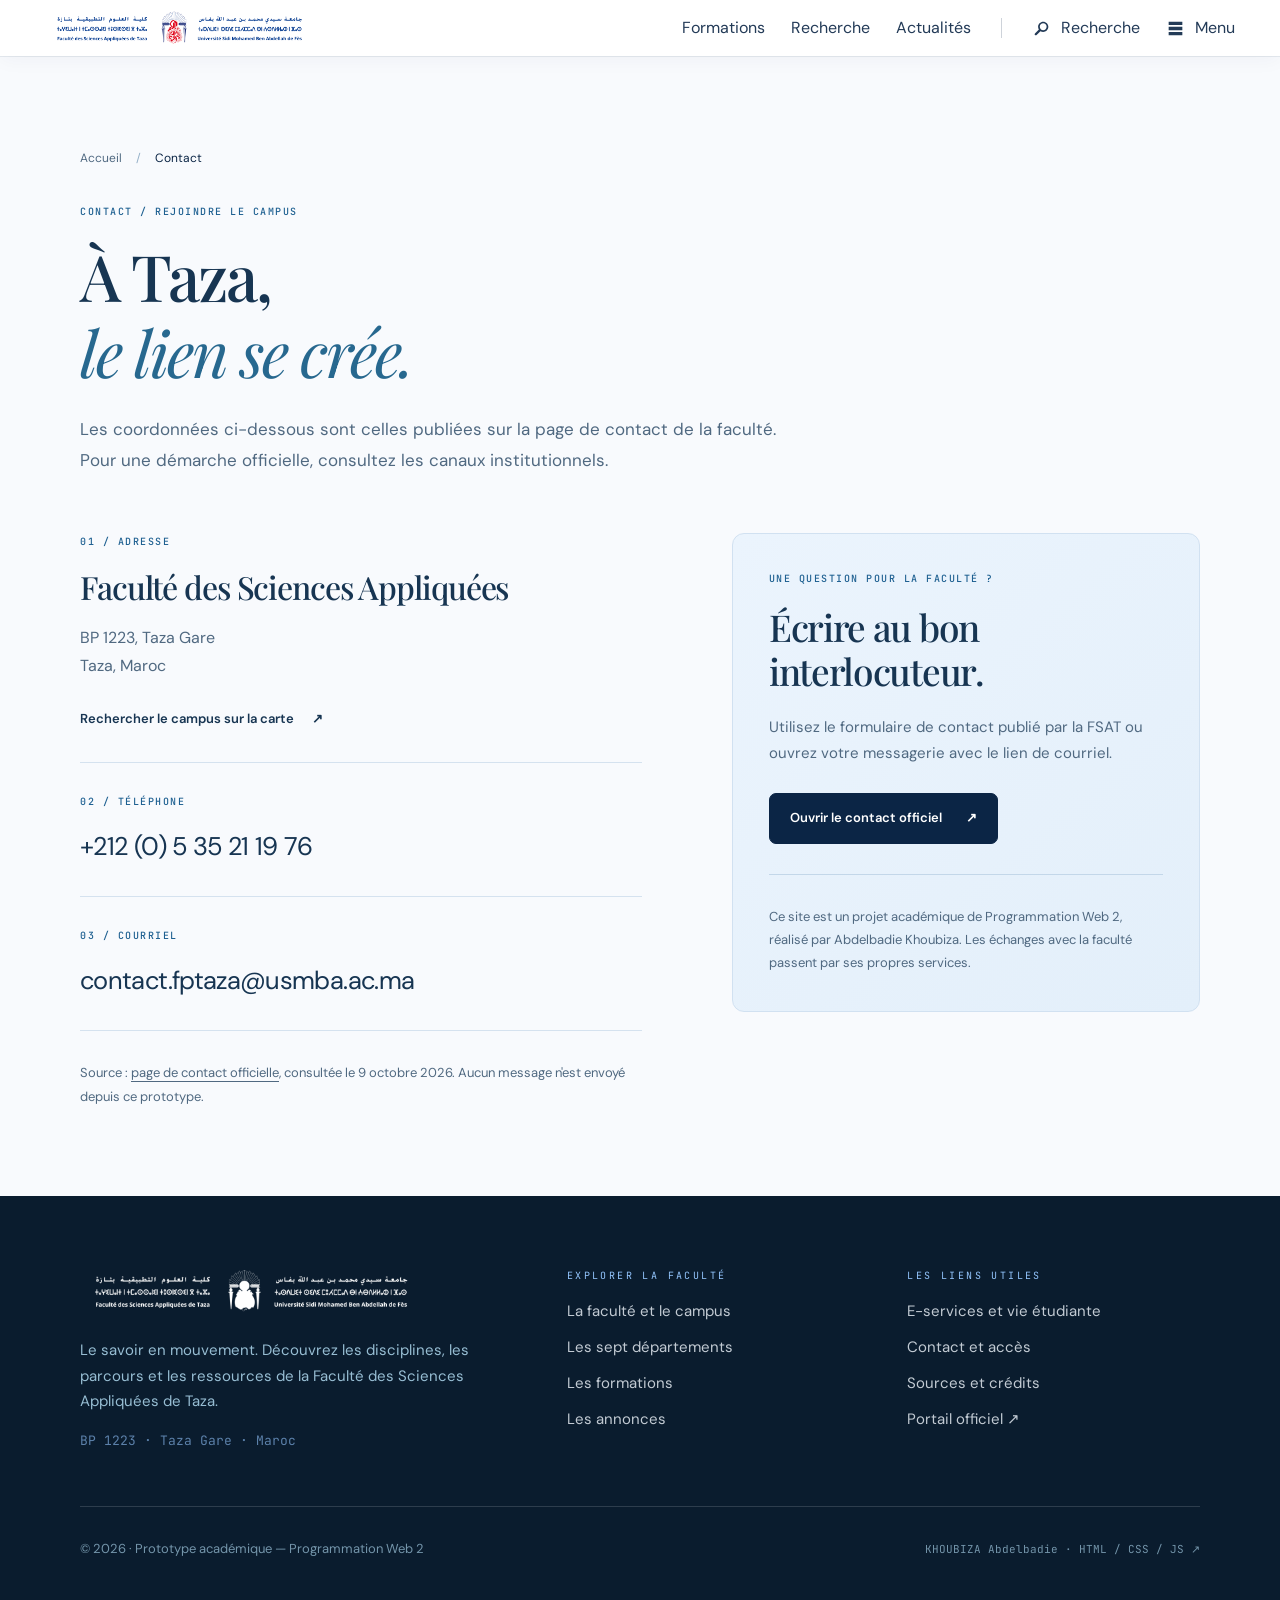
==== contact.html @ f3e5bfdb "Reprendre les pages du prototype FSAT et harmoniser le design" ====
<!doctype html>
<html lang="fr" class="no-js">
<head>
  <meta charset="utf-8">
  <meta name="viewport" content="width=device-width, initial-scale=1">
  <meta name="description" content="Prototype académique FSAT pour le TP Programmation Web 2. Design Figma repris en HTML, CSS et JavaScript sans framework.">
  <meta name="robots" content="noindex, nofollow">
  <title>Contact — FSAT Taza | Prototype Web 2</title>
  <link rel="icon" href="assets/favicon.svg" type="image/svg+xml">
  <link rel="stylesheet" href="assets/fonts.css">
  <link rel="stylesheet" href="assets/styles.css">
  <link rel="stylesheet" href="assets/pages.css">
  <script src="assets/app.js" defer></script>
</head>
<body class="inner-page">
  <a class="skip-link" href="#contenu">
   Aller au contenu
  </a>
  <div class="site-shell">
   <header class="global-header is-compressed" id="global-header">
    <div class="header-inner">
     <a aria-label="Faculté des Sciences Appliquées de Taza - USMBA" class="brand" href="index.html">
      <img alt="FSAT - USMBA" class="brand-logo" src="assets/logo-fsat.png"/>
     </a>
     <nav class="primary-nav">
      <a class="primary-link" href="formations.html">
       Formations
      </a>
      <a class="primary-link" href="faculte.html#departements">
       Recherche
      </a>
      <a class="primary-link" href="index.html#actualites">
       Actualités
      </a>
      <span aria-hidden="true" class="nav-divider">
      </span>
      <button aria-controls="search-panel" aria-expanded="false" aria-label="Recherche" class="header-action" id="search-toggle" type="button">
       <span class="action-icon">
        <svg class="icon" fill="currentColor" viewbox="0 0 25 25">
         <path d="M3.939 21.06C3.356 20.477 3.356 19.519 3.939 18.935L9.043 13.853C8.376 12.811 8.001 11.562 8.001 10.25C8.001 6.521 11.022 3.501 14.749 3.501C18.478 3.501 21.498 6.521 21.498 10.25C21.498 13.978 18.477 16.998 14.749 16.998C13.437 16.998 12.187 16.623 11.146 15.956L6.064 21.06C5.48 21.644 4.522 21.644 3.939 21.06ZM14.749 14.749C17.228 14.749 19.248 12.729 19.248 10.25C19.248 7.771 17.227 5.751 14.749 5.751C12.271 5.751 10.251 7.772 10.251 10.25C10.251 12.728 12.27 14.749 14.749 14.749Z">
         </path>
        </svg>
       </span>
       Recherche
      </button>
      <button aria-controls="mega-menu" aria-expanded="false" aria-label="Menu" class="header-action" id="menu-toggle" type="button">
       <span class="action-icon">
        <svg class="icon" fill="currentColor" viewbox="0 0 25 25">
         <path d="M21.498 7.626C21.498 7.834 21.332 8.001 21.123 8.001H3.877C3.668 8.001 3.502 7.834 3.502 7.626V3.877C3.502 3.669 3.668 3.502 3.877 3.502H21.122C21.331 3.502 21.497 3.669 21.497 3.877L21.498 7.626ZM21.498 14.375C21.498 14.583 21.332 14.75 21.123 14.75H3.877C3.668 14.75 3.502 14.583 3.502 14.375V10.625C3.502 10.417 3.668 10.25 3.877 10.25H21.122C21.331 10.25 21.497 10.417 21.497 10.625L21.498 14.375ZM21.498 21.123C21.498 21.331 21.332 21.498 21.123 21.498H3.877C3.668 21.498 3.502 21.331 3.502 21.123V17.374C3.502 17.166 3.668 16.999 3.877 16.999H21.122C21.331 16.999 21.497 17.166 21.497 17.374L21.498 21.123Z">
         </path>
        </svg>
       </span>
       Menu
      </button>
     </nav>
    </div>
    <div class="search-panel" hidden="" id="search-panel">
     <form class="search-form" role="search">
      <span class="search-symbol">
       <svg class="icon" fill="currentColor" viewbox="0 0 25 25">
        <path d="M3.939 21.06C3.356 20.477 3.356 19.519 3.939 18.935L9.043 13.853C8.376 12.811 8.001 11.562 8.001 10.25C8.001 6.521 11.022 3.501 14.749 3.501C18.478 3.501 21.498 6.521 21.498 10.25C21.498 13.978 18.477 16.998 14.749 16.998C13.437 16.998 12.187 16.623 11.146 15.956L6.064 21.06C5.48 21.644 4.522 21.644 3.939 21.06ZM14.749 14.749C17.228 14.749 19.248 12.729 19.248 10.25C19.248 7.771 17.227 5.751 14.749 5.751C12.271 5.751 10.251 7.772 10.251 10.25C10.251 12.728 12.27 14.749 14.749 14.749Z">
        </path>
       </svg>
      </span>
      <input aria-controls="search-results" aria-label="Rechercher sur le portail de la FSAT" autocomplete="off" class="search-input" id="site-search" placeholder="Rechercher sur le portail de la FSAT (formations, départements, avis)…" type="search"/>
      <button class="search-close" id="search-close" type="button">
       Fermer
      </button>
     </form>
     <div aria-live="polite" class="search-results" hidden="" id="search-results">
     </div>
    </div>
   </header>
   <div aria-hidden="true" aria-label="Navigation du portail FSAT" aria-modal="true" class="mega-menu" hidden="" id="mega-menu" role="dialog">
    <div class="menu-left">
     <div aria-hidden="true" class="menu-watermark">
      <div class="watermark-layout">
       <div class="watermark-left">
        <div class="watermark-left-box">
         <div class="watermark-left-align">
          <div class="watermark-left-flip">
           <div class="watermark-left-canvas">
            <div class="watermark-left-position">
             <div class="watermark-left-clip">
              <div class="watermark-left-vector">
               <svg class="watermark-svg" fill="none" height="499.98" preserveaspectratio="none" viewbox="0 0 213.991 499.98" width="213.991">
                <path d="M73.3944 43.9831C51.8937 44.3129 34.3095 25.8983 27.8203 6.93033C27.2939 5.39186 25.2399 1.24588 26.6062 0C26.8688 0.0603036 27.1294 0.129337 27.3876 0.20698C29.0815 0.731191 30.9103 1.85934 32.5718 2.38343C50.1961 7.94297 73.069 17.0356 75.0573 38.3539C75.2003 39.8881 74.9607 40.713 74.4974 42.1809C76.8172 44.3584 79.1658 46.3023 81.4638 48.5016C88.1142 54.8672 94.4549 61.5474 100.466 68.5199C104.225 72.8413 107.691 77.4094 111.243 81.9007C111.672 82.4425 112.097 82.9792 112.575 83.479L112.93 83.2653C113.665 78.6385 107.948 74.1747 105.309 70.4453C93.0439 53.1091 88.8891 30.0732 91.207 9.21338C91.363 7.80562 91.591 3.83665 93.2279 3.66868C95.0189 4.25211 97.7567 7.3857 99.1537 8.78354C112.531 22.1717 131.236 62.144 114.019 78.2559C114.2 82.6687 114.673 86.5935 117.302 90.2656C127.024 103.85 135.068 118.131 142.334 133.144C143.051 135.044 143.66 136.771 144.723 138.511L144.682 134.533C144.69 133.134 143.053 130.64 142.337 129.251C141.009 126.699 139.783 124.095 138.663 121.444C131.723 105.282 131.241 82.0564 136.372 65.3043C138.038 59.8651 140.325 56.7099 141.945 52.2438C153.881 66.6011 164.682 111.836 151.615 129.395C150.294 131.172 148.302 133.015 146.884 134.797C146.988 137.477 146.883 140.992 147.156 143.562C147.675 145.958 148.751 148.751 149.732 150.982C153.941 160.544 156.435 170.508 159.346 180.488C161.044 186.308 161.942 191.706 162.993 197.647C164.534 191.874 163.233 188.375 161.916 182.639C156.509 159.079 160.053 133.817 175.94 114.925C176.92 113.759 177.716 112.767 178.819 111.699C186.053 126.709 186.407 160.219 180.92 176.256C178.315 183.872 173.861 189.726 166.569 193.38C166.282 196.591 165.511 199.727 163.965 202.565C165.252 209.458 166.26 215.518 166.948 222.505C168.212 235.354 168.708 247.681 168.917 260.578C170.603 257.527 170.799 256.674 170.655 253.15C170.52 249.864 170.362 246.436 170.431 243.15C170.837 224.133 178.212 205.928 191.159 191.993C193.163 189.84 201.259 181.497 203.829 182C205.409 183.811 205.209 194.22 204.974 196.867C203.161 217.294 196.447 253.876 172.406 258.383C171.357 260.737 169.435 264.365 169.085 266.778C168.405 271.46 168.943 276.492 168.541 281.221C167.509 293.337 166.426 305.254 163.674 317.126C163.449 318.097 161.843 324.965 161.843 325.596L162.086 325.818C163.117 325.014 164.244 320.427 164.506 319.033C169.184 294.159 186.817 271.907 210.849 263.365C211.566 263.11 213.179 262.878 213.991 262.78C213.92 265.135 213.991 268.873 213.518 271.076C209.5 289.836 188.944 331.647 165.377 325.488C160.964 329.077 158.799 336.288 157.181 341.502C156.056 345.184 154.812 348.832 153.45 352.434C147.681 367.692 142.271 379.047 134.522 393.151L134.594 393.533C136.895 393.826 142.258 382.106 143.695 379.834C152.977 365.166 166.856 354.534 184.009 351.013C189.19 349.913 195.466 350.299 200.568 349.832C198.995 363.902 184.247 380.338 173.529 388.845C164.149 396.291 149.162 401.031 138.151 394.183C136.629 395.159 132.074 397.939 131.09 399.168C128.037 402.992 125.296 408.154 122.432 412.139C115.618 421.618 108.145 430.813 99.9066 439.084C98.0417 440.957 96.8238 442.485 94.7279 444.194C95.2588 444.116 97.0758 443.859 97.3987 443.602C101.573 440.267 104.757 436.07 109.054 432.625C121.925 422.31 137.686 420.505 153.57 422.586C158.409 423.219 166.649 426.06 171.056 428.009C166.242 438.458 150.476 446.937 140.154 451.145C127.965 456.116 106.917 458.837 98.3017 446.182C96.6718 446.553 92.104 447.099 91.23 447.676C87.4552 450.172 83.8535 453.818 80.1528 456.605C68.7473 465.191 56.2546 473.276 42.8415 478.284C44.6552 478.401 46.026 478.597 47.7397 477.856C53.7041 475.281 59.9332 471.567 66.3097 470.047C82.7161 466.137 100.777 471.418 114.34 480.932C116.713 482.604 119.773 484.69 121.645 486.812C121.785 486.971 121.919 487.137 122.046 487.306C115.317 494.212 104.079 496.907 94.7799 498.779C92.318 499.276 88.4411 499.002 86.0442 499.98H80.066C77.3695 499.031 74.992 499.227 72.2319 498.819C69.7615 498.452 66.9482 497.645 64.5862 496.853C56.0199 493.98 50.6347 489.794 46.6467 481.656C45.1116 481.162 40.8742 480.049 39.3001 480.338C34.9598 481.13 28.3721 484.035 24.2079 485.262C21.0426 486.196 2.23209 490.503 0.339774 490.058C-0.215602 489.207 0.00598846 487.726 0.324575 486.837C0.983646 484.995 5.62924 484.484 7.19707 484.108C10.1973 483.384 13.1679 482.917 16.1004 482.181C23.08 480.431 29.8929 478.125 36.6146 475.577C38.6432 474.809 40.6576 474.215 42.5919 473.208C42.9794 470.746 44.313 468.396 44.4264 465.932C44.5273 463.736 44.1636 461.106 44.0998 458.903C44.0866 455.116 43.8815 449.546 44.72 445.876C48.0221 431.425 54.9863 418.371 66.5104 408.88C70.0263 405.983 73.8773 404.098 77.6196 401.608C78.231 401.2 78.4119 401.159 79.0846 401.278L79.2844 401.697C79.0927 403.682 78.6809 405.621 78.3019 407.611C74.8869 425.503 74.7431 446.886 60.8455 460.49C56.2489 464.99 52.6037 467.567 46.081 467.714C45.8157 469.115 45.2177 471.159 44.8454 472.587C50.2494 469.144 57.555 466.274 62.9001 462.775C69.9796 458.14 90.653 444.456 94.6939 437.657C94.7679 428.351 93.4649 425.635 91.034 416.867C89.9101 412.815 90.0601 404.093 90.1781 399.677C90.626 382.937 98.4977 362.866 110.688 351.297C111.138 354.862 111.19 358.805 111.683 362.444C112.902 371.448 114.046 379.866 114.364 389.004C114.837 402.604 114.067 414.366 104.618 425.168C103.645 426.17 102.309 427.61 101.145 428.363C97.1858 430.921 96.6468 430.747 96.9228 435.689L97.2168 435.884C97.7687 435.65 99.8536 433.043 100.549 432.317C110.104 422.256 118.647 411.276 126.052 399.54C128.348 395.921 130.524 392.569 132.366 388.674C131.715 385.768 131.97 383.079 131.065 380.431C130.04 377.531 127.55 375.25 126.114 372.631C114.337 351.15 114.43 320.987 126.108 299.457C127.199 303.303 128.905 305.949 130.201 309.445C136.283 325.845 145.646 344.685 142.041 362.558C141.305 366.406 139.997 372.189 137.474 375.294C133.262 380.48 133.909 379.837 133.971 386.433C134.431 385.362 134.943 384.294 135.5 383.269C139.838 375.294 143.351 366.976 146.747 358.556C149.875 350.654 152.596 342.593 154.897 334.41C155.968 330.569 156.806 326.694 157.888 322.808C155.859 319.075 155.231 314.913 151.61 312.337C135.383 300.792 127.197 277.922 126.363 258.63C126.231 255.573 126.299 241.812 128.132 239.903L128.478 239.983C130.02 241.36 135.714 249.27 137.253 251.221C147.95 264.783 159.447 279.573 160.538 297.491C160.867 302.887 159.821 309.188 156.112 313.397C156.664 315.243 158.063 318.019 158.841 320.173C159.137 316.422 160.094 313.495 160.687 309.958C161.377 305.843 162.089 301.609 162.731 297.491C164.821 283.47 165.768 269.301 165.564 255.128C161.413 249.759 161.091 247.73 154.072 245.4C150.189 244.111 145.043 240.143 142.156 237.221C127.688 222.574 120.557 202.666 120.873 182.204C121.522 183.092 122.198 183.968 123.043 184.645C137.967 196.599 155.398 207.479 161.26 226.912C163.005 232.694 164.052 241.078 161.651 247.013C162.321 247.874 164.244 250.615 165.209 250.495C167.502 246.908 160.178 191.372 156.105 184.892C155.707 184.258 151.844 181.252 150.844 180.471C143.042 180.105 140.52 180.461 133.113 176.882C116.314 168.766 106.409 153.326 100.501 136.194C100.07 134.944 99.7656 134.19 100.336 133.026C102.911 133.642 107.448 135.833 110.196 136.802C129.66 143.667 154.104 154.06 151.778 179.193C153.175 180.018 154.682 181.031 156.06 181.915C154.957 176.471 152.864 170.354 151.191 165.035C148.041 155.016 144.394 145.568 140.285 135.904C138.645 132.048 136.53 128.312 134.967 124.359C132.693 123.653 130.165 122.624 127.896 121.786C117.762 124.453 115.274 125.301 104.733 122.097C90.65 117.817 78.6953 106.269 71.9364 93.3917C74.7734 93.9268 77.5836 94.0263 80.4606 94.1732C97.1968 95.0287 118.991 95.2684 126.832 113.332C127.57 115.03 128.235 119.005 128.868 120.013C129.733 120.614 132.441 122.221 133.355 121.512C133.352 121.462 133.358 121.211 133.339 121.173C127.073 108.881 119.768 96.6727 111.753 85.4649C109.564 82.4051 107.768 79.4132 105.745 77.8774C103.276 77.5277 101.887 77.3683 99.4067 76.7915C99.2707 76.8864 99.1347 76.9805 98.9977 77.0737C91.715 82.0239 83.3251 82.9907 74.7815 81.9816C62.1525 80.4905 49.2033 71.9308 42.2067 61.4799C44.2421 61.0558 46.3954 61.0226 48.5005 60.5463C64.7311 56.8737 85.7873 53.943 97.0328 69.433C98.0217 70.7961 98.9257 73.7149 99.9126 75.4046C101.462 75.5701 103.001 75.8327 104.538 76.0772C102.923 73.1323 98.4147 68.5207 96.0588 65.8278C90.4621 59.4331 80.4669 48.5116 73.3944 43.9831Z" fill="#F5F0E8">
                </path>
                <path d="M141.967 133.186C143.616 133.268 143.466 133.058 144.305 134.574L144.345 138.547C143.287 136.809 142.681 135.084 141.967 133.186Z" fill="#F5F0E8">
                </path>
               </svg>
              </div>
             </div>
            </div>
           </div>
          </div>
         </div>
        </div>
       </div>
       <div class="watermark-letters">
        <div class="watermark-letters-grid">
         <div class="watermark-letters-position">
          <div class="watermark-letters-clip">
           <div class="watermark-letters-vector">
            <svg class="watermark-svg" fill="none" height="242.614" preserveaspectratio="none" viewbox="0 0 496.083 242.614" width="496.083">
             <path d="M53.0484 17.0646C37.4678 17.0646 26.0915 20.7742 18.9193 28.1937C11.9946 35.613 7.17206 48.8444 4.45162 67.8874C4.45162 68.3821 3.70969 68.6293 2.22582 68.6293C0.741949 68.6293 0 68.3821 0 67.8874C0.494624 64.9196 0.989264 60.5917 1.48388 54.9034C2.22583 49.2152 2.8441 43.1561 3.33872 36.726C3.83335 30.0485 4.20431 23.7421 4.45162 17.8065C4.94624 11.6237 5.19355 6.55378 5.19355 2.59677C5.19355 1.36021 5.9355 0.741936 7.41937 0.741936C8.90324 0.741936 9.64518 1.36021 9.64518 2.59677C9.64518 5.0699 10.758 6.92475 12.9839 8.16132C15.457 9.15057 18.1775 9.89252 21.1452 10.3872C24.3602 10.6344 27.0806 10.7581 29.3065 10.7581C50.5753 11.5 75.4302 11.871 103.871 11.871C121.43 11.871 135.28 11.7473 145.419 11.5C155.806 11.0054 165.823 10.7581 175.468 10.7581C183.63 10.7581 189.935 10.2635 194.387 9.27424C199.086 8.03768 202.054 5.44088 203.29 1.48387C203.538 0.49462 204.28 0 205.516 0C206.753 0 207.371 0.49462 207.371 1.48387C207.124 5.19357 206.753 10.1399 206.258 16.3226C205.764 22.5055 205.393 29.0593 205.145 35.984C204.898 42.6615 204.651 48.968 204.403 54.9034C204.156 60.5917 204.032 64.9196 204.032 67.8874C204.032 68.3821 203.29 68.6293 201.807 68.6293C200.323 68.6293 199.581 68.3821 199.581 67.8874C199.581 48.8444 196.366 35.613 189.935 28.1937C183.506 20.7742 171.758 17.0646 154.693 17.0646C143.07 17.0646 134.291 17.5592 128.355 18.5485C122.667 19.2904 118.833 21.3925 116.855 24.855C115.124 28.07 114.258 33.6346 114.258 41.5486V212.565C114.258 219.737 115.124 225.178 116.855 228.888C118.586 232.598 122.048 235.071 127.242 236.308C132.683 237.544 140.845 238.162 151.726 238.162C152.22 238.162 152.468 238.904 152.468 240.388C152.468 241.872 152.22 242.614 151.726 242.614C145.295 242.614 138 242.491 129.839 242.243C121.925 241.996 113.269 241.872 103.871 241.872C94.9678 241.872 86.4356 241.996 78.2743 242.243C70.3603 242.491 63.0646 242.614 56.3871 242.614C55.8925 242.614 55.6453 241.872 55.6453 240.388C55.6453 238.904 55.8925 238.162 56.3871 238.162C67.0216 238.162 75.0592 237.544 80.5001 236.308C85.9409 235.071 89.5269 232.598 91.2582 228.888C93.2366 225.178 94.2259 219.737 94.2259 212.565V40.8066C94.2259 32.8926 93.2366 27.3281 91.2582 24.113C89.2796 20.6506 85.3226 18.6721 79.3872 18.1775C73.4517 17.4355 64.6721 17.0646 53.0484 17.0646Z" fill="#F5F0E8">
             </path>
             <path d="M225.405 136.146L228.743 129.468H324.824L327.42 136.146H225.405ZM408.663 238.162C409.652 238.162 410.146 238.904 410.146 240.388C410.146 241.872 409.652 242.614 408.663 242.614C401.738 242.614 394.566 242.367 387.147 241.872C379.974 241.377 373.049 241.13 366.373 241.13C358.706 241.13 352.028 241.377 346.34 241.872C340.899 242.367 334.84 242.614 328.162 242.614C327.173 242.614 326.678 241.872 326.678 240.388C326.678 238.904 327.173 238.162 328.162 238.162C342.012 238.162 350.668 236.307 354.131 232.598C357.84 228.888 357.346 221.839 352.647 211.453L268.808 31.1614L275.856 24.8549L204.259 196.985C198.077 212.071 197.582 222.705 202.775 228.888C207.969 235.071 218.974 238.162 235.792 238.162C237.029 238.162 237.647 238.904 237.647 240.388C237.647 241.872 237.029 242.614 235.792 242.614C228.372 242.614 221.571 242.367 215.388 241.872C209.205 241.377 201.416 241.13 192.018 241.13C183.362 241.13 176.313 241.377 170.872 241.872C165.678 242.367 159.373 242.614 151.953 242.614C150.964 242.614 150.469 241.872 150.469 240.388C150.469 238.904 150.964 238.162 151.953 238.162C158.631 238.162 164.442 236.926 169.388 234.452C174.334 231.979 178.91 227.528 183.114 221.098C187.566 214.668 192.265 205.517 197.211 193.646L274.744 7.04844C275.238 6.30651 275.98 5.93555 276.969 5.93555C278.206 5.93555 278.948 6.30651 279.195 7.04844L365.26 191.791C370.947 204.157 376.017 213.802 380.469 220.727C384.921 227.404 389.372 231.979 393.824 234.452C398.276 236.926 403.222 238.162 408.663 238.162ZM462.325 212.566C462.325 219.738 463.067 225.178 464.551 228.888C466.035 232.598 469.126 235.071 473.825 236.307C478.772 237.544 485.944 238.162 495.341 238.162C495.835 238.162 496.083 238.904 496.083 240.388C496.083 241.872 495.835 242.614 495.341 242.614C489.406 242.614 482.852 242.49 475.68 242.243C468.508 241.996 460.594 241.872 451.938 241.872C443.777 241.872 435.987 241.996 428.567 242.243C421.395 242.49 414.841 242.614 408.905 242.614C408.164 242.614 407.793 241.872 407.793 240.388C407.793 238.904 408.164 238.162 408.905 238.162C418.303 238.162 425.352 237.544 430.051 236.307C434.997 235.071 438.212 232.598 439.696 228.888C441.428 225.178 442.293 219.738 442.293 212.566V40.8067C442.293 33.6346 441.428 28.3174 439.696 24.8549C438.212 21.1453 434.997 18.6722 430.051 17.4356C425.352 15.9517 418.303 15.2097 408.905 15.2097C408.164 15.2097 407.793 14.4679 407.793 12.984C407.793 11.5001 408.164 10.7581 408.905 10.7581C414.841 10.7581 421.395 11.0054 428.567 11.5001C435.987 11.7474 443.777 11.871 451.938 11.871C460.594 11.871 468.508 11.7474 475.68 11.5001C483.1 11.0054 489.654 10.7581 495.341 10.7581C495.835 10.7581 496.083 11.5001 496.083 12.984C496.083 14.4679 495.835 15.2097 495.341 15.2097C485.944 15.2097 478.895 15.9517 474.196 17.4356C469.497 18.9195 466.282 21.5162 464.551 25.2259C463.067 28.9357 462.325 34.3766 462.325 41.5486V212.566Z" fill="#F5F0E8">
             </path>
            </svg>
           </div>
          </div>
         </div>
        </div>
       </div>
       <div class="watermark-right">
        <div class="watermark-right-clip">
         <div class="watermark-right-contents">
          <div class="watermark-right-mask">
           <svg class="watermark-svg" fill="none" height="499.99" preserveaspectratio="none" viewbox="0 0 212.991 499.99" width="212.991">
            <path d="M73.0514 43.984C51.6512 44.3138 34.1492 25.8988 27.6903 6.93047C27.1664 5.39197 25.1219 1.24591 26.4819 0C26.7432 0.0603048 27.0026 0.129339 27.2596 0.206984C28.9456 0.731205 30.7659 1.85937 32.4196 2.38348C49.9616 7.94313 72.7275 17.036 74.7065 38.3546C74.8489 39.8889 74.6104 40.7138 74.1494 42.1818C76.4583 44.3593 78.7959 46.3033 81.0831 48.5025C87.7024 54.8683 94.0131 61.5487 99.9958 68.5212C103.739 72.8427 107.188 77.4109 110.723 81.9024C111.15 82.4441 111.573 82.9808 112.049 83.4806L112.402 83.2669C113.134 78.64 107.444 74.1762 104.818 70.4467C92.6092 53.1101 88.4733 30.0738 90.7802 9.21357C90.9362 7.80577 91.1632 3.83672 92.7921 3.66876C94.5751 4.25219 97.2999 7.38585 98.6899 8.78371C112.005 22.1722 130.623 62.1453 113.486 78.2574C113.666 82.6703 114.137 86.5953 116.753 90.2674C126.431 103.852 134.436 118.134 141.669 133.146C142.382 135.046 142.988 136.773 144.046 138.514L144.006 134.535C144.014 133.136 142.384 130.642 141.672 129.253C140.35 126.701 139.129 124.098 138.015 121.447C131.107 105.284 130.628 82.0581 135.735 65.3056C137.393 59.8663 139.669 56.7111 141.281 52.2449C153.163 66.6025 163.912 111.838 150.908 129.397C149.592 131.174 147.609 133.017 146.198 134.799C146.301 137.479 146.197 140.995 146.468 143.565C146.985 145.961 148.055 148.754 149.033 150.985C153.222 160.547 155.704 170.512 158.602 180.491C160.291 186.311 161.185 191.71 162.231 197.651C163.765 191.878 162.47 188.379 161.159 182.642C155.777 159.082 159.305 133.819 175.118 114.928C176.094 113.762 176.885 112.77 177.983 111.701C185.183 126.711 185.536 160.222 180.075 176.259C177.481 183.875 173.049 189.73 165.791 193.384C165.504 196.595 164.737 199.731 163.199 202.569C164.479 209.462 165.483 215.523 166.167 222.51C167.425 235.358 167.92 247.686 168.128 260.583C169.806 257.532 170.001 256.679 169.857 253.155C169.723 249.869 169.565 246.441 169.635 243.155C170.038 224.138 177.379 205.932 190.265 191.997C192.26 189.844 200.318 181.5 202.876 182.003C204.449 183.814 204.249 194.224 204.016 196.871C202.211 217.299 195.53 253.881 171.601 258.388C170.556 260.742 168.643 264.371 168.294 266.784C167.617 271.466 168.154 276.497 167.753 281.226C166.726 293.343 165.648 305.26 162.909 317.133C162.685 318.104 161.087 324.972 161.087 325.602L161.328 325.824C162.355 325.02 163.477 320.434 163.737 319.04C168.393 294.165 185.944 271.913 209.864 263.371C210.577 263.116 212.183 262.884 212.991 262.786C212.92 265.141 212.99 268.879 212.52 271.082C208.52 289.842 188.061 331.653 164.604 325.494C160.212 329.083 158.057 336.294 156.446 341.509C155.327 345.191 154.088 348.839 152.734 352.441C146.991 367.7 141.606 379.054 133.893 393.159L133.965 393.541C136.255 393.834 141.593 382.113 143.024 379.841C152.263 365.174 166.076 354.541 183.149 351.02C188.306 349.92 194.554 350.306 199.631 349.839C198.065 363.91 183.386 380.345 172.719 388.853C163.382 396.299 148.465 401.039 137.505 394.191C135.99 395.167 131.456 397.947 130.478 399.176C127.439 403 124.71 408.162 121.86 412.147C115.077 421.627 107.64 430.821 99.4399 439.093C97.5829 440.966 96.371 442.494 94.2851 444.203C94.8141 444.125 96.622 443.868 96.944 443.611C101.099 440.276 104.269 436.078 108.544 432.633C121.355 422.319 137.043 420.514 152.853 422.595C157.668 423.228 165.87 426.068 170.256 428.017C165.465 438.467 149.774 446.946 139.499 451.154C127.368 456.125 106.418 458.846 97.8419 446.191C96.22 446.562 91.6742 447.108 90.8032 447.685C87.0464 450.181 83.4615 453.827 79.7782 456.614C68.426 465.201 55.9917 473.286 42.6413 478.293C44.4466 478.41 45.8109 478.606 47.5166 477.865C53.4531 475.29 59.6531 471.577 65.9998 470.057C82.3295 466.147 100.306 471.428 113.805 480.941C116.168 482.613 119.213 484.699 121.077 486.821C121.216 486.98 121.349 487.146 121.476 487.315C114.778 494.222 103.594 496.917 94.3371 498.789C91.8872 499.286 88.0283 499.012 85.6425 499.99H79.6918C77.0079 499.041 74.6415 499.237 71.8945 498.829C69.4356 498.462 66.6354 497.655 64.2843 496.863C55.7582 493.99 50.3981 489.804 46.4287 481.665C44.9008 481.171 40.6832 480.058 39.1165 480.347C34.7964 481.139 28.2395 484.044 24.0948 485.271C20.9443 486.205 2.22169 490.513 0.338169 490.068C-0.214607 489.217 0.00598256 487.736 0.323069 486.846C0.97904 485.004 5.60294 484.493 7.16347 484.117C10.1497 483.393 13.1064 482.926 16.0251 482.19C22.9722 480.44 29.7532 478.134 36.4435 475.586C38.4626 474.818 40.4676 474.224 42.3928 473.218C42.7785 470.756 44.1059 468.406 44.2188 465.942C44.3193 463.746 43.9572 461.115 43.8937 458.912C43.8806 455.125 43.6764 449.555 44.511 445.885C47.7976 431.433 54.7293 418.38 66.1996 408.888C69.6991 405.991 73.532 404.106 77.2568 401.616C77.8654 401.208 78.0455 401.167 78.7152 401.286L78.9139 401.705C78.7232 403.69 78.3132 405.629 77.936 407.619C74.5369 425.511 74.3938 446.895 60.5612 460.499C55.9861 465 52.3579 467.577 45.8656 467.724C45.6016 469.125 45.0064 471.169 44.6358 472.597C50.0146 469.154 57.286 466.284 62.6061 462.785C69.6527 458.149 90.2293 444.465 94.2511 437.665C94.3251 428.359 93.0281 425.643 90.6082 416.876C89.4903 412.824 89.6393 404.101 89.7573 399.685C90.2033 382.944 98.0369 362.874 110.17 351.304C110.618 354.869 110.671 358.812 111.161 362.451C112.374 371.456 113.513 379.873 113.829 389.012C114.3 402.612 113.534 414.375 104.13 425.176C103.162 426.178 101.831 427.618 100.673 428.371C96.732 430.929 96.195 430.755 96.47 435.697L96.763 435.892C97.3119 435.658 99.3869 433.051 100.079 432.325C109.589 422.265 118.092 411.284 125.464 399.548C127.749 395.929 129.915 392.577 131.747 388.682C131.099 385.775 131.354 383.086 130.453 380.438C129.433 377.538 126.954 375.257 125.526 372.639C113.802 351.157 113.895 320.994 125.519 299.463C126.606 303.309 128.303 305.955 129.593 309.451C135.646 325.851 144.966 344.692 141.377 362.566C140.645 366.414 139.342 372.197 136.832 375.301C132.639 380.487 133.283 379.844 133.345 386.44C133.803 385.369 134.312 384.301 134.867 383.276C139.185 375.301 142.68 366.984 146.061 358.563C149.176 350.661 151.884 342.6 154.173 334.416C155.239 330.575 156.073 326.7 157.15 322.815C155.13 319.082 154.505 314.92 150.902 312.343C134.75 300.798 126.604 277.927 125.774 258.635C125.642 255.578 125.71 241.817 127.534 239.908L127.878 239.988C129.413 241.365 135.08 249.275 136.612 251.226C147.258 264.789 158.702 279.578 159.788 297.497C160.115 302.893 159.074 309.194 155.382 313.404C155.931 315.25 157.324 318.026 158.099 320.18C158.393 316.429 159.345 313.502 159.936 309.964C160.623 305.849 161.331 301.615 161.971 297.497C164.051 283.475 164.993 269.307 164.79 255.133C160.658 249.764 160.338 247.735 153.353 245.405C149.488 244.116 144.365 240.148 141.491 237.225C127.092 222.579 119.994 202.67 120.308 182.207C120.954 183.095 121.627 183.971 122.468 184.648C137.322 196.603 154.671 207.483 160.507 226.916C162.243 232.698 163.286 241.083 160.895 247.018C161.563 247.879 163.476 250.62 164.437 250.5C166.719 246.913 159.429 191.376 155.375 184.895C154.979 184.261 151.135 181.255 150.14 180.474C142.373 180.108 139.863 180.464 132.49 176.885C115.77 168.77 105.912 153.329 100.031 136.196C99.6018 134.946 99.2989 134.192 99.8668 133.028C102.43 133.644 106.946 135.835 109.68 136.804C129.055 143.67 153.385 154.063 151.07 179.196C152.46 180.021 153.959 181.034 155.331 181.918C154.233 176.474 152.15 170.358 150.485 165.039C147.349 155.019 143.719 145.571 139.629 135.906C137.997 132.05 135.892 128.314 134.336 124.362C132.073 123.656 129.557 122.627 127.299 121.789C117.211 124.456 114.735 125.303 104.244 122.1C90.2263 117.82 78.3275 106.271 71.6003 93.3935C74.424 93.9287 77.2211 94.0282 80.0846 94.1751C96.743 95.0306 118.434 95.2703 126.241 113.335C126.974 115.033 127.637 119.008 128.267 120.016C129.128 120.617 131.821 122.224 132.732 121.515C132.729 121.465 132.734 121.214 132.715 121.176C126.48 108.883 119.208 96.6747 111.23 85.4666C109.052 82.4067 107.266 79.4148 105.252 77.8789C102.795 77.5292 101.41 77.3699 98.9419 76.7931C98.8069 76.888 98.6709 76.9821 98.5349 77.0753C91.2862 82.0256 82.9357 82.9923 74.432 81.9833C61.862 80.4921 48.9735 71.9323 42.0094 61.4812C44.0354 61.057 46.1786 61.0238 48.2739 60.5475C64.4286 56.8749 85.3865 53.9441 96.579 69.4344C97.5639 70.7975 98.4639 73.7163 99.4459 75.4061C100.988 75.5716 102.519 75.8342 104.051 76.0787C102.442 73.1337 97.9549 68.522 95.61 65.8291C90.0393 59.4343 80.0909 48.5125 73.0514 43.984Z" fill="#F5F0E8">
            </path>
            <path d="M141.25 133.188C142.899 133.27 142.749 133.06 143.588 134.576L143.628 138.549C142.57 136.811 141.964 135.086 141.25 133.188Z" fill="#F5F0E8">
            </path>
           </svg>
          </div>
         </div>
        </div>
       </div>
      </div>
     </div>
<nav class="menu-nav">
 <a class="menu-link" href="formations.html">
  <span class="menu-link-title">
   Formations &amp; Cursus
   <span class="menu-link-rule">
   </span>
  </span>
  <span aria-hidden="true" class="menu-link-arrow">
   →
  </span>
 </a>
 <a class="menu-link" href="faculte.html">
  <span class="menu-link-title">
   La faculté &amp; le campus
   <span class="menu-link-rule">
   </span>
  </span>
  <span aria-hidden="true" class="menu-link-arrow">
   →
  </span>
 </a>
 <a class="menu-link" href="faculte.html#departements">
  <span class="menu-link-title">
   Départements Pédagogiques
   <span class="menu-link-rule">
   </span>
  </span>
  <span aria-hidden="true" class="menu-link-arrow">
   →
  </span>
 </a>
 <a class="menu-link" href="services.html#etudiant">
  <span class="menu-link-title">
   Vie Étudiante &amp; Services
   <span class="menu-link-rule">
   </span>
  </span>
  <span aria-hidden="true" class="menu-link-arrow">
   →
  </span>
 </a>
 <a class="menu-link" href="index.html#actualites">
  <span class="menu-link-title">
   Actualités &amp; Annonces
   <span class="menu-link-rule">
   </span>
  </span>
  <span aria-hidden="true" class="menu-link-arrow">
   →
  </span>
 </a>
 <a class="menu-link" href="services.html#ressources">
  <span class="menu-link-title">
   Bibliothèque &amp; Ressources
   <span class="menu-link-rule">
   </span>
  </span>
  <span aria-hidden="true" class="menu-link-arrow">
   →
  </span>
 </a>
 <a class="menu-link" href="sources.html">
  <span class="menu-link-title">
   Sources &amp; Crédits
   <span class="menu-link-rule">
   </span>
  </span>
  <span aria-hidden="true" class="menu-link-arrow">
   →
  </span>
 </a>
 <a class="menu-link" href="contact.html">
  <span class="menu-link-title">
   Contact &amp; Accès
   <span class="menu-link-rule">
   </span>
  </span>
  <span aria-hidden="true" class="menu-link-arrow">
   →
  </span>
 </a>
</nav>

    </div>
    <div class="menu-right">
     <img alt="Bibliothèque universitaire" class="menu-photo" src="assets/menu-image.png"/>
     <div class="menu-image-overlay">
     </div>
     <div class="menu-teaser">
      <h2 class="menu-teaser-title">
       Excellence Académique &amp; Recherche
      </h2>
      <p class="menu-teaser-description">
       Pôle scientifique et technologique d'excellence de l'Université Sidi Mohamed Ben Abdellah. Découvrez les formations, laboratoires et innovations de la FSAT.
      </p>
      <div class="menu-cta-wrap">
       <a class="menu-cta" href="faculte.html#departements">
        <span class="menu-cta-label">
         Découvrir la Faculté des Sciences Appliquées
        </span>
        <span>
         →
        </span>
       </a>
      </div>
     </div>
    </div>
   </div>
   <main id="contenu" tabindex="-1" class="portal-content"><section class="page-intro wrap"><nav aria-label="Fil d’Ariane" class="breadcrumbs"><a href="index.html">Accueil</a><span aria-hidden="true">/</span><span aria-current="page">Contact</span></nav><p class="eyebrow">CONTACT / REJOINDRE LE CAMPUS</p><h1>À Taza,<br/><em>le lien se crée.</em></h1><p class="lead">Les coordonnées ci-dessous sont celles publiées sur la page de contact de la faculté. Pour une démarche officielle, consultez les canaux institutionnels.</p></section><section aria-label="Coordonnées de la faculté" class="wrap section section-tight contact-grid"><div class="contact-details"><article><p class="eyebrow">01 / ADRESSE</p><h2>Faculté des Sciences Appliquées</h2><address>BP 1223, Taza Gare<br/>Taza, Maroc</address><a class="text-link" href="https://www.google.com/maps/search/?api=1&amp;query=Facult%C3%A9+des+Sciences+Appliqu%C3%A9es+Taza">Rechercher le campus sur la carte <span aria-hidden="true">↗</span></a></article><article><p class="eyebrow">02 / TÉLÉPHONE</p><a class="contact-value" href="tel:+212535211976">+212 (0) 5 35 21 19 76</a></article><article><p class="eyebrow">03 / COURRIEL</p><a class="contact-value" href="mailto:contact.fptaza@usmba.ac.ma">contact.fptaza@usmba.ac.ma</a></article><p class="source-note">Source : <a href="https://fsat.usmba.ac.ma/formations/">page de contact officielle</a>, consultée le 9 octobre 2026. Aucun message n'est envoyé depuis ce prototype.</p></div><aside class="contact-aside"><p class="eyebrow">UNE QUESTION POUR LA FACULTÉ ?</p><h2>Écrire au bon interlocuteur.</h2><p>Utilisez le formulaire de contact publié par la FSAT ou ouvrez votre messagerie avec le lien de courriel.</p><a class="button" href="https://fsat.usmba.ac.ma/formations/">Ouvrir le contact officiel <span aria-hidden="true">↗</span></a><hr/><p class="small">Ce site est un projet académique de Programmation Web 2, réalisé par Abdelbadie Khoubiza. Les échanges avec la faculté passent par ses propres services.</p></aside></section></main>
   <footer class="footer" id="contact">
    <div class="footer-inner">
     <div class="footer-grid">
      <div class="footer-identity">
       <a class="footer-brand" href="index.html" aria-label="Retour à l’accueil"><img class="footer-logo" src="assets/logo-fsat.png" alt="FSAT — Université Sidi Mohamed Ben Abdellah"></a>
       <p class="footer-description">Le savoir en mouvement. Découvrez les disciplines, les parcours et les ressources de la Faculté des Sciences Appliquées de Taza.</p>
       <p class="footer-address">BP 1223 · Taza Gare · Maroc</p>
      </div>
      <div>
       <h2 class="footer-heading">Explorer la faculté</h2>
       <ul class="footer-links">
        <li><a class="footer-link" href="faculte.html">La faculté et le campus</a></li>
        <li><a class="footer-link" href="faculte.html#departements">Les sept départements</a></li>
        <li><a class="footer-link" href="formations.html">Les formations</a></li>
        <li><a class="footer-link" href="index.html#actualites">Les annonces</a></li>
       </ul>
      </div>
      <div>
       <h2 class="footer-heading">Les liens utiles</h2>
       <ul class="footer-links">
        <li><a class="footer-link" href="services.html">E-services et vie étudiante</a></li>
        <li><a class="footer-link" href="contact.html">Contact et accès</a></li>
        <li><a class="footer-link" href="sources.html">Sources et crédits</a></li>
        <li><a class="footer-link" href="https://fsat.usmba.ac.ma/" rel="noopener noreferrer">Portail officiel ↗</a></li>
       </ul>
      </div>
     </div>
     <div class="footer-bottom">
      <p>© 2026 · Prototype académique — Programmation Web 2</p>
      <a class="footer-signature" href="https://github.com/Badie005/fsat-web2-html-css-js">KHOUBIZA Abdelbadie · HTML / CSS / JS ↗</a>
     </div>
    </div>
   </footer>
  </div>
 </body>
</html>
---- assets/fonts.css ----
/* Memes polices Google Fonts que la maquette, copie locale. */
/* latin-ext */
@font-face {
  font-family: 'DM Sans';
  font-style: italic;
  font-weight: 400 700;
  font-display: swap;
  src: url(fonts/font-01.woff2) format('woff2');
  unicode-range: U+0100-02BA, U+02BD-02C5, U+02C7-02CC, U+02CE-02D7, U+02DD-02FF, U+0304, U+0308, U+0329, U+1D00-1DBF, U+1E00-1E9F, U+1EF2-1EFF, U+2020, U+20A0-20AB, U+20AD-20C4, U+2113, U+2C60-2C7F, U+A720-A7FF;
}

/* latin */
@font-face {
  font-family: 'DM Sans';
  font-style: italic;
  font-weight: 400 700;
  font-display: swap;
  src: url(fonts/font-02.woff2) format('woff2');
  unicode-range: U+0000-00FF, U+0131, U+0152-0153, U+02BB-02BC, U+02C6, U+02DA, U+02DC, U+0304, U+0308, U+0329, U+2000-206F, U+20AC, U+2122, U+2191, U+2193, U+2212, U+2215, U+FEFF, U+FFFD;
}

/* latin-ext */
@font-face {
  font-family: 'DM Sans';
  font-style: normal;
  font-weight: 400 700;
  font-display: swap;
  src: url(fonts/font-03.woff2) format('woff2');
  unicode-range: U+0100-02BA, U+02BD-02C5, U+02C7-02CC, U+02CE-02D7, U+02DD-02FF, U+0304, U+0308, U+0329, U+1D00-1DBF, U+1E00-1E9F, U+1EF2-1EFF, U+2020, U+20A0-20AB, U+20AD-20C4, U+2113, U+2C60-2C7F, U+A720-A7FF;
}

/* latin */
@font-face {
  font-family: 'DM Sans';
  font-style: normal;
  font-weight: 400 700;
  font-display: swap;
  src: url(fonts/font-04.woff2) format('woff2');
  unicode-range: U+0000-00FF, U+0131, U+0152-0153, U+02BB-02BC, U+02C6, U+02DA, U+02DC, U+0304, U+0308, U+0329, U+2000-206F, U+20AC, U+2122, U+2191, U+2193, U+2212, U+2215, U+FEFF, U+FFFD;
}

/* latin-ext */
@font-face {
  font-family: 'JetBrains Mono';
  font-style: normal;
  font-weight: 400;
  font-display: swap;
  src: url(fonts/font-05.woff2) format('woff2');
  unicode-range: U+0100-02BA, U+02BD-02C5, U+02C7-02CC, U+02CE-02D7, U+02DD-02FF, U+0304, U+0308, U+0329, U+1D00-1DBF, U+1E00-1E9F, U+1EF2-1EFF, U+2020, U+20A0-20AB, U+20AD-20C4, U+2113, U+2C60-2C7F, U+A720-A7FF;
}

/* latin */
@font-face {
  font-family: 'JetBrains Mono';
  font-style: normal;
  font-weight: 400;
  font-display: swap;
  src: url(fonts/font-06.woff2) format('woff2');
  unicode-range: U+0000-00FF, U+0131, U+0152-0153, U+02BB-02BC, U+02C6, U+02DA, U+02DC, U+0304, U+0308, U+0329, U+2000-206F, U+20AC, U+2122, U+2191, U+2193, U+2212, U+2215, U+FEFF, U+FFFD;
}

/* latin-ext */
@font-face {
  font-family: 'JetBrains Mono';
  font-style: normal;
  font-weight: 500;
  font-display: swap;
  src: url(fonts/font-05.woff2) format('woff2');
  unicode-range: U+0100-02BA, U+02BD-02C5, U+02C7-02CC, U+02CE-02D7, U+02DD-02FF, U+0304, U+0308, U+0329, U+1D00-1DBF, U+1E00-1E9F, U+1EF2-1EFF, U+2020, U+20A0-20AB, U+20AD-20C4, U+2113, U+2C60-2C7F, U+A720-A7FF;
}

/* latin */
@font-face {
  font-family: 'JetBrains Mono';
  font-style: normal;
  font-weight: 500;
  font-display: swap;
  src: url(fonts/font-06.woff2) format('woff2');
  unicode-range: U+0000-00FF, U+0131, U+0152-0153, U+02BB-02BC, U+02C6, U+02DA, U+02DC, U+0304, U+0308, U+0329, U+2000-206F, U+20AC, U+2122, U+2191, U+2193, U+2212, U+2215, U+FEFF, U+FFFD;
}

/* latin-ext */
@font-face {
  font-family: 'JetBrains Mono';
  font-style: normal;
  font-weight: 600;
  font-display: swap;
  src: url(fonts/font-05.woff2) format('woff2');
  unicode-range: U+0100-02BA, U+02BD-02C5, U+02C7-02CC, U+02CE-02D7, U+02DD-02FF, U+0304, U+0308, U+0329, U+1D00-1DBF, U+1E00-1E9F, U+1EF2-1EFF, U+2020, U+20A0-20AB, U+20AD-20C4, U+2113, U+2C60-2C7F, U+A720-A7FF;
}

/* latin */
@font-face {
  font-family: 'JetBrains Mono';
  font-style: normal;
  font-weight: 600;
  font-display: swap;
  src: url(fonts/font-06.woff2) format('woff2');
  unicode-range: U+0000-00FF, U+0131, U+0152-0153, U+02BB-02BC, U+02C6, U+02DA, U+02DC, U+0304, U+0308, U+0329, U+2000-206F, U+20AC, U+2122, U+2191, U+2193, U+2212, U+2215, U+FEFF, U+FFFD;
}

/* latin-ext */
@font-face {
  font-family: 'Lora';
  font-style: italic;
  font-weight: 400 700;
  font-display: swap;
  src: url(fonts/font-07.woff2) format('woff2');
  unicode-range: U+0100-02BA, U+02BD-02C5, U+02C7-02CC, U+02CE-02D7, U+02DD-02FF, U+0304, U+0308, U+0329, U+1D00-1DBF, U+1E00-1E9F, U+1EF2-1EFF, U+2020, U+20A0-20AB, U+20AD-20C4, U+2113, U+2C60-2C7F, U+A720-A7FF;
}

/* latin */
@font-face {
  font-family: 'Lora';
  font-style: italic;
  font-weight: 400 700;
  font-display: swap;
  src: url(fonts/font-08.woff2) format('woff2');
  unicode-range: U+0000-00FF, U+0131, U+0152-0153, U+02BB-02BC, U+02C6, U+02DA, U+02DC, U+0304, U+0308, U+0329, U+2000-206F, U+20AC, U+2122, U+2191, U+2193, U+2212, U+2215, U+FEFF, U+FFFD;
}

/* latin-ext */
@font-face {
  font-family: 'Lora';
  font-style: normal;
  font-weight: 400 700;
  font-display: swap;
  src: url(fonts/font-09.woff2) format('woff2');
  unicode-range: U+0100-02BA, U+02BD-02C5, U+02C7-02CC, U+02CE-02D7, U+02DD-02FF, U+0304, U+0308, U+0329, U+1D00-1DBF, U+1E00-1E9F, U+1EF2-1EFF, U+2020, U+20A0-20AB, U+20AD-20C4, U+2113, U+2C60-2C7F, U+A720-A7FF;
}

/* latin */
@font-face {
  font-family: 'Lora';
  font-style: normal;
  font-weight: 400 700;
  font-display: swap;
  src: url(fonts/font-10.woff2) format('woff2');
  unicode-range: U+0000-00FF, U+0131, U+0152-0153, U+02BB-02BC, U+02C6, U+02DA, U+02DC, U+0304, U+0308, U+0329, U+2000-206F, U+20AC, U+2122, U+2191, U+2193, U+2212, U+2215, U+FEFF, U+FFFD;
}

/* latin-ext */
@font-face {
  font-family: 'Playfair Display';
  font-style: italic;
  font-weight: 400 900;
  font-display: swap;
  src: url(fonts/font-11.woff2) format('woff2');
  unicode-range: U+0100-02BA, U+02BD-02C5, U+02C7-02CC, U+02CE-02D7, U+02DD-02FF, U+0304, U+0308, U+0329, U+1D00-1DBF, U+1E00-1E9F, U+1EF2-1EFF, U+2020, U+20A0-20AB, U+20AD-20C4, U+2113, U+2C60-2C7F, U+A720-A7FF;
}

/* latin */
@font-face {
  font-family: 'Playfair Display';
  font-style: italic;
  font-weight: 400 900;
  font-display: swap;
  src: url(fonts/font-12.woff2) format('woff2');
  unicode-range: U+0000-00FF, U+0131, U+0152-0153, U+02BB-02BC, U+02C6, U+02DA, U+02DC, U+0304, U+0308, U+0329, U+2000-206F, U+20AC, U+2122, U+2191, U+2193, U+2212, U+2215, U+FEFF, U+FFFD;
}

/* latin-ext */
@font-face {
  font-family: 'Playfair Display';
  font-style: normal;
  font-weight: 400 900;
  font-display: swap;
  src: url(fonts/font-13.woff2) format('woff2');
  unicode-range: U+0100-02BA, U+02BD-02C5, U+02C7-02CC, U+02CE-02D7, U+02DD-02FF, U+0304, U+0308, U+0329, U+1D00-1DBF, U+1E00-1E9F, U+1EF2-1EFF, U+2020, U+20A0-20AB, U+20AD-20C4, U+2113, U+2C60-2C7F, U+A720-A7FF;
}

/* latin */
@font-face {
  font-family: 'Playfair Display';
  font-style: normal;
  font-weight: 400 900;
  font-display: swap;
  src: url(fonts/font-14.woff2) format('woff2');
  unicode-range: U+0000-00FF, U+0131, U+0152-0153, U+02BB-02BC, U+02C6, U+02DA, U+02DC, U+0304, U+0308, U+0329, U+2000-206F, U+20AC, U+2122, U+2191, U+2193, U+2212, U+2215, U+FEFF, U+FFFD;
}
---- assets/styles.css ----
/* CSS classique ecrit pour le design Figma original : aucune classe Tailwind. */
:root {
  --navy: #0b2545;
  --midnight: #0a1c2e;
  --blue: #1e6091;
  --ice: #f0f6fc;
  --light-blue: #93c5fd;
  --pale-blue: #bae6fd;
  --sans: "DM Sans", sans-serif;
  --serif: "Playfair Display", Georgia, serif;
  --reading: "Lora", Georgia, serif;
  --mono: "JetBrains Mono", monospace;
}
/* Reset equivalent aux valeurs de depart du dessin, sans bibliotheque CSS. */
*, *::before, *::after { box-sizing: border-box; border: 0 solid; }
html { line-height: 1.5; -webkit-text-size-adjust: 100%; tab-size: 4; font-family: var(--sans); }
body { margin: 0; background: #f8fafd; color: var(--navy); }
h1, h2, h3, p, figure, blockquote, ul { margin: 0; }
h1, h2, h3 { font-size: inherit; font-weight: inherit; }
ul { padding: 0; list-style: none; }
a { color: inherit; text-decoration: inherit; }
button, input { font: inherit; letter-spacing: inherit; color: inherit; margin: 0; padding: 0; border-radius: 0; background: transparent; }
button { cursor: pointer; }
img, svg { display: block; vertical-align: middle; }
img { max-width: 100%; height: auto; }
[hidden] { display: none !important; }
:focus-visible { outline: 2px solid var(--blue); outline-offset: 5px; }
.site-shell { min-height: 100vh; background: #f8fafd; color: var(--navy); font-family: var(--sans); }
.sr-only { position: absolute; width: 1px; height: 1px; padding: 0; margin: -1px; overflow: hidden; clip-path: inset(50%); white-space: nowrap; }
.skip-link { position: fixed; z-index: 110; top: 8px; left: 8px; padding: 10px 16px; background: white; color: var(--navy); transform: translateY(-150%); }
.skip-link:focus { transform: translateY(0); }
main section, article[id], li[id], .dispatch-list, #services, #campus { scroll-margin-top: 86px; }

/* En-tete, compression au defilement et barre de recherche. */
.global-header { position: fixed; inset: 0 0 auto; z-index: 99; display: flex; align-items: center; padding: 38px 6.25vw 24px; background: transparent; color: var(--navy); transition: padding 400ms ease-in-out, background-color 400ms ease-in-out, box-shadow 400ms ease-in-out, backdrop-filter 400ms ease-in-out; }
.header-inner { display: flex; flex: 1; align-items: center; gap: 6.25vw; justify-content: space-between; min-width: 0; }
.brand { display: flex; align-items: center; flex-shrink: 0; height: 52px; max-width: 440px; transition: all 400ms ease-in-out; }
.brand-logo { width: auto; height: 100%; object-fit: contain; transition: all 400ms; }
.primary-nav { display: flex; align-items: center; gap: 32px; color: var(--navy); font-size: 20px; font-family: var(--sans); font-variation-settings: "opsz" 14; transition: all 400ms ease-in-out; }
.primary-link { white-space: nowrap; opacity: .9; transition: all 200ms; }
.primary-link:hover, .header-action:hover { opacity: 1; color: var(--blue); }
.nav-divider { margin: 0 4px; width: 1px; height: 20px; background: rgb(11 37 69 / .2); transition: background-color 300ms; }
.header-action { display: flex; align-items: center; gap: 10px; opacity: .9; white-space: nowrap; transition: all 200ms; }
.action-icon { display: block; flex-shrink: 0; width: 22px; height: 22px; transition: all 400ms; }
.icon { display: block; width: 100%; height: 100%; }
.global-header.is-compressed { padding: 10px 45px; background: rgb(255 255 255 / .95); backdrop-filter: blur(12px); box-shadow: 0 1px 0 rgb(11 37 69 / .08), 0 4px 20px rgb(11 37 69 / .04); }
.global-header.is-compressed .brand { height: 36px; max-width: 300px; }
.global-header.is-compressed .primary-nav { gap: 26px; font-size: 16px; }
.global-header.is-compressed .action-icon { width: 19px; height: 19px; }
.global-header.menu-is-open { padding: 38px 6.25vw 24px; background: var(--midnight); color: var(--ice); box-shadow: none; backdrop-filter: none; }
.menu-is-open .brand-logo { filter: brightness(0) invert(1); }
.menu-is-open .primary-nav { color: var(--ice); }
.menu-is-open .nav-divider { background: rgb(255 255 255 / .2); }
.menu-is-open #menu-toggle { opacity: 1; color: var(--light-blue); }
#search-toggle[aria-expanded="true"] { opacity: 1; color: var(--blue); }
.search-panel { position: absolute; top: 100%; left: 0; right: 0; overflow: hidden; background: var(--midnight); box-shadow: 0 20px 25px -5px rgb(0 0 0 / .1), 0 8px 10px -6px rgb(0 0 0 / .1); }
.search-form { display: flex; align-items: center; gap: 16px; max-width: 1408px; margin: auto; padding: 22px 6.25vw; }
.search-symbol { display: block; flex-shrink: 0; width: 24px; height: 24px; color: var(--pale-blue); }
.search-input { width: 100%; min-width: 0; color: var(--ice); font-size: 22px; font-family: var(--sans); outline: none; }
.search-input::placeholder { color: rgb(186 230 253 / .4); opacity: 1; }
.search-close { flex-shrink: 0; font-size: 14px; text-transform: uppercase; letter-spacing: .14em; color: rgb(186 230 253 / .7); transition: color 150ms; }
.search-close:hover { color: white; }
.search-results { max-width: 1408px; max-height: min(55vh, 480px); margin: auto; padding: 0 6.25vw 24px; overflow-y: auto; color: var(--ice); }
.search-result { display: block; padding: 12px 0; border-bottom: 1px solid rgb(240 246 252 / .15); }
.search-result:hover { color: var(--light-blue); }
.search-result small { display: block; color: var(--pale-blue); }

/* Grand menu : meme grille, meme photo et memes vecteurs Figma. */
.mega-menu { position: fixed; inset: 0; z-index: 90; display: grid; grid-template-columns: 1fr; overflow: hidden; padding-top: 127px; background: var(--midnight); }
.mega-menu:not([hidden]) { animation: overlay-reveal 400ms ease-in-out both; }
.menu-left { position: relative; display: flex; flex-direction: column; justify-content: center; overflow-y: auto; padding: 4vh 6.25vw; }
.menu-nav { position: relative; z-index: 10; display: flex; flex-direction: column; width: 100%; max-width: 633px; margin: auto; }
.menu-link { display: flex; align-items: center; justify-content: space-between; border-bottom: 1px solid rgb(240 246 252 / .12); padding: 18px 0; color: var(--ice); font-family: var(--serif); font-size: clamp(28px, 2.8vw, 40.17px); font-weight: 500; line-height: 1; }
.mega-menu:not([hidden]) .menu-link { animation: menu-reveal 500ms both; animation-delay: var(--menu-delay, 120ms); }
.menu-link:nth-child(2) { --menu-delay: 165ms; }
.menu-link:nth-child(3) { --menu-delay: 210ms; }
.menu-link:nth-child(4) { --menu-delay: 255ms; }
.menu-link:nth-child(5) { --menu-delay: 300ms; }
.menu-link:nth-child(6) { --menu-delay: 345ms; }
.menu-link:nth-child(7) { --menu-delay: 390ms; }
.menu-link:nth-child(8) { --menu-delay: 435ms; }
@keyframes overlay-reveal { from { opacity: 0; } to { opacity: 1; } }
@keyframes menu-reveal { from { opacity: 0; transform: translateY(12px); } to { opacity: 1; transform: translateY(0); } }
.menu-link-title { position: relative; display: inline-block; transition: color 200ms; }
.menu-link-rule { position: absolute; left: 0; bottom: -4px; height: 1.5px; width: 0; background: var(--light-blue); transition: width 300ms; }
.menu-link-arrow { transform: translateX(-6px); opacity: 0; font-size: 20px; color: var(--light-blue); transition: all 200ms; }
.menu-link:hover .menu-link-title { color: var(--light-blue); }
.menu-link:hover .menu-link-rule { width: 100%; }
.menu-link:hover .menu-link-arrow { opacity: 1; transform: translateX(0); }
.menu-right { position: relative; display: none; height: 100%; width: 100%; overflow: hidden; background: #071526; }
.menu-photo { position: absolute; inset: 0; width: 100%; height: 100%; object-fit: cover; filter: grayscale(1); opacity: .8; transition: transform 700ms ease-out; }
.menu-photo:hover { transform: scale(1.05); }
.menu-image-overlay { position: absolute; inset: 0; background: linear-gradient(to top in oklab, #0a1c2e, rgb(10 28 46 / .6), transparent); }
.menu-teaser { position: absolute; left: 50%; bottom: 61px; transform: translateX(-50%); width: 100%; max-width: 496px; padding: 24px; }
.menu-teaser-title { color: var(--ice); font: 700 30.7px/38.4px var(--serif); }
.menu-teaser-description { margin-top: 16px; color: rgb(186 230 253 / .85); font: 16px/26px var(--sans); font-variation-settings: "opsz" 14; }
.menu-cta-wrap { margin-top: 24px; }
.menu-cta { display: flex; align-items: center; justify-content: space-between; border-radius: 4px; padding: 16px 24px; background: #2563eb; color: white; font-family: var(--sans); font-variation-settings: "opsz" 14; transition: transform 200ms; box-shadow: 0 10px 15px -3px rgb(0 0 0 / .1), 0 4px 6px -4px rgb(0 0 0 / .1); }
.menu-cta:hover { background: #1d4ed8; transform: scale(1.01); }
.menu-cta-label { font-size: 16px; line-height: 24px; font-weight: 500; }
.menu-watermark { pointer-events: none; position: absolute; inset: 0; overflow: hidden; opacity: .06; }
.watermark-layout { position: absolute; top: 50%; left: 10%; transform: translateY(-50%); display: flex; align-items: center; justify-content: center; width: 810px; height: 500px; overflow: visible; }
.watermark-left, .watermark-letters { position: relative; display: flex; flex-direction: column; align-items: flex-start; align-content: stretch; flex-shrink: 0; }
.watermark-left { width: 150px; height: 500px; }
.watermark-left-box { position: absolute; top: 0; left: 0; display: flex; flex-direction: column; align-items: flex-start; width: 230px; height: 500px; }
.watermark-left-align { position: absolute; left: -.01px; top: 0; display: flex; align-items: center; justify-content: center; width: 230px; height: 500px; }
.watermark-left-flip { flex: none; rotate: 180deg; scale: 1 -1; }
.watermark-left-canvas { position: relative; height: 500px; width: 230px; }
.watermark-left-position { position: absolute; left: 0; top: .25px; display: flex; flex-direction: column; align-items: flex-start; }
.watermark-left-clip { position: relative; overflow: clip; flex-shrink: 0; width: 229.99px; height: 500.48px; }
.watermark-left-vector { position: absolute; inset: .1% 0 0 6.96%; }
.watermark-svg { position: absolute; display: block; inset: 0; width: 100%; height: 100%; }
.watermark-letters { width: 430px; height: 343px; }
.watermark-letters-grid { position: absolute; display: grid; grid-template-columns: 509.64px; grid-template-rows: 342.99px; height: 343px; width: 510px; top: 0; left: 0; }
.watermark-letters-position { position: relative; grid-column: 1; grid-row: 1; justify-self: start; align-self: start; display: flex; flex-direction: column; align-items: flex-start; flex-shrink: 0; padding-left: 13.56px; padding-top: 100.39px; }
.watermark-letters-clip { position: relative; overflow: clip; flex-shrink: 0; width: 496px; height: 243px; }
.watermark-letters-vector { position: absolute; left: -.04px; top: .19px; overflow: clip; width: 496.084px; height: 242.614px; }
.watermark-right { position: relative; flex-shrink: 0; width: 230px; height: 500px; }
.watermark-right-clip { position: absolute; left: .01px; top: 0; overflow: clip; width: 229.99px; height: 499.99px; }
.watermark-right-contents { position: absolute; display: contents; inset: 0; }
.watermark-right-mask { position: absolute; inset: .1% .12% -.1% 7.27%; mask-image: url("watermark-mask.svg"); mask-mode: alpha; mask-composite: intersect; mask-clip: no-clip; mask-repeat: no-repeat; mask-position: -16.717px -.5px; mask-size: 229.99px 499.99px; }

/* Accueil : photo de campus et degrade bleu identiques au modele. */
.hero { display: flex; flex-direction: column; align-items: center; justify-content: center; min-height: 100svh; padding: 147px 16px 40px; background: linear-gradient(to bottom in oklab, #ebf3fa, #e2edf8, #d5e5f5); }
.campus-figure { display: flex; flex-direction: column; align-items: flex-end; width: 100%; max-width: 1084px; }
.campus-media { width: 100%; height: 400px; overflow: hidden; border: 1px solid rgb(11 37 69 / .1); border-radius: 6px; background: var(--midnight); box-shadow: 0 20px 25px -5px rgb(0 0 0 / .1), 0 8px 10px -6px rgb(0 0 0 / .1); }
.campus-image, .departments-image { width: 100%; height: 100%; object-fit: cover; }
.campus-caption { margin-top: 12px; color: rgb(11 37 69 / .75); font: 13px/1.5 var(--mono); letter-spacing: .025em; }

/* Actualites : grille 65/35 et typographie editoriale. */
.news-section { max-width: 1408px; margin: auto; padding: 72px 24px 80px; }
.news-masthead { display: flex; flex-wrap: wrap; align-items: flex-end; justify-content: space-between; gap: 16px; padding-bottom: 16px; border-bottom: 1px solid var(--navy); }
.eyebrow { font-family: var(--mono); font-size: 10px; font-weight: 600; text-transform: uppercase; letter-spacing: .32em; color: var(--blue); }
.news-eyebrow { margin-bottom: 12px; }
.news-title { color: var(--navy); font: 700 clamp(34px,4.4vw,56px)/1.05 var(--serif); letter-spacing: -.025em; }
.edition-label { padding-bottom: 4px; color: rgb(11 37 69 / .6); font: 10px/1.5 var(--mono); letter-spacing: .28em; text-transform: uppercase; }
.news-grid { display: grid; grid-template-columns: 1fr; padding-top: 48px; }
.story-link, .dispatch-link { display: block; }
.lead-media { width: 100%; aspect-ratio: 16/9; margin-bottom: 28px; overflow: hidden; border-radius: 4px; background: var(--midnight); }
.lead-image { width: 100%; height: 100%; object-fit: cover; filter: grayscale(1); transition: filter 700ms ease-out, transform 700ms ease-out; }
.lead-story:hover .lead-image { filter: grayscale(0); transform: scale(1.02); }
.lead-eyebrow { margin-bottom: 16px; }
.lead-title { max-width: 18ch; margin-bottom: 20px; color: var(--navy); font: 700 42px/1.08 var(--serif); letter-spacing: -.025em; transition: opacity 200ms; }
.lead-story:hover .lead-title { opacity: .75; }
.lead-summary { max-width: 54ch; color: rgb(11 37 69 / .85); font: 18px/1.7 var(--reading); }
.lead-byline { margin-top: 24px; color: var(--blue); font-size: 13px; font-weight: 500; text-transform: uppercase; letter-spacing: .08em; }
.dispatch-list { display: flex; flex-direction: column; margin-top: 48px; padding-top: 32px; border-top: 1px solid rgb(11 37 69 / .15); }
.dispatch { padding: 24px 0; border-bottom: 1px solid rgb(11 37 69 / .15); }
.dispatch:first-child { padding-top: 0; }
.dispatch:last-child { border-bottom: 0; }
.dispatch-meta { display: flex; align-items: baseline; justify-content: space-between; gap: 12px; margin-bottom: 8px; }
.dispatch-number { color: var(--blue); font: 700 10px/1.5 var(--mono); font-variant-numeric: tabular-nums; }
.dispatch-reference { color: var(--blue); font: 10px/1.5 var(--mono); letter-spacing: .2em; text-transform: uppercase; }
.dispatch-kicker { margin-bottom: 8px; color: var(--blue); font-size: 11px; font-weight: 600; letter-spacing: .18em; text-transform: uppercase; }
.dispatch-title { margin-bottom: 8px; color: var(--navy); font: 700 21px/1.25 var(--serif); transition: opacity 200ms; }
.dispatch:hover .dispatch-title { opacity: .6; }
.dispatch-summary { color: rgb(11 37 69 / .75); font: 14px/1.6 var(--reading); }
.dispatch-byline { margin-top: 8px; color: rgb(11 37 69 / .6); font-size: 12px; }

/* Section bleu nuit : photographie, voile et citation. */
.vision { position: relative; overflow: hidden; background: #0b2238; color: var(--ice); }
.vision-image { position: absolute; inset: 0; width: 100%; height: 100%; object-fit: cover; opacity: .2; filter: grayscale(1); }
.vision-overlay { position: absolute; inset: 0; background: linear-gradient(to right in oklab, #0b2238, rgb(11 34 56 / .9), rgb(11 34 56 / .6)); }
.vision-inner { position: relative; max-width: 1408px; margin: auto; padding: 120px 24px; }
.vision-content { max-width: 820px; }
.vision-eyebrow { margin-bottom: 24px; color: var(--light-blue); }
.vision-title { margin-bottom: 32px; color: var(--ice); font: 700 clamp(38px,5.2vw,72px)/1.05 var(--serif); letter-spacing: -.025em; }
.vision-description { max-width: 60ch; margin-bottom: 40px; color: #e8f2fa; font: clamp(19px,1.6vw,23px)/1.65 var(--reading); }
.vision-quote { margin: 40px 0; padding: 32px 0; border-top: 1px solid rgb(240 246 252 / .2); border-bottom: 1px solid rgb(240 246 252 / .2); }
.vision-quote-text { max-width: 26ch; color: var(--pale-blue); font: italic clamp(26px,3vw,40px)/1.25 var(--reading); }
.vision-cta { display: inline-flex; align-items: center; gap: 12px; padding-bottom: 4px; border-bottom: 1px solid var(--light-blue); color: var(--ice); font-size: 16px; font-weight: 500; transition: color 150ms; }
.vision-cta:hover { color: var(--light-blue); }
.vision-cta-arrow { display: inline-block; transition: transform 300ms; }
.vision-cta:hover .vision-cta-arrow { transform: translateX(4px); }

/* Departements et image du campus. */
.departments-section { max-width: 1408px; margin: auto; padding: 96px 24px; }
.departments-grid { display: grid; grid-template-columns: 1fr; gap: 64px; }
.departments-eyebrow { margin-bottom: 16px; }
.departments-title { margin-bottom: 24px; color: var(--navy); font: 700 clamp(32px,3.8vw,48px)/1.1 var(--serif); letter-spacing: -.025em; }
.departments-description { max-width: 42ch; color: rgb(11 37 69 / .8); font: 17px/1.7 var(--reading); }
.departments-media { margin-top: 32px; aspect-ratio: 4/3; overflow: hidden; border-radius: 6px; border: 1px solid rgb(11 37 69 / .1); background: var(--midnight); box-shadow: 0 4px 6px -1px rgb(0 0 0 / .1), 0 2px 4px -2px rgb(0 0 0 / .1); }
.department-list { display: flex; flex-direction: column; border-top: 1px solid rgb(11 37 69 / .15); }
.department { display: flex; align-items: baseline; justify-content: space-between; gap: 24px; padding: 32px 0; border-bottom: 1px solid rgb(11 37 69 / .15); }
.department-meta { display: flex; align-items: baseline; gap: 12px; margin-bottom: 8px; }
.department-number { color: var(--blue); font: 700 10px/1.5 var(--mono); font-variant-numeric: tabular-nums; }
.department-label { color: var(--blue); font: 10px/1.5 var(--mono); letter-spacing: .2em; text-transform: uppercase; }
.department-name { margin-bottom: 4px; color: var(--navy); font: 700 clamp(24px,2.4vw,32px)/1.15 var(--serif); transition: opacity 200ms; }
.department:hover .department-name { opacity: .6; }
.department-description { color: rgb(11 37 69 / .7); font-size: 15px; }
.department-arrow { display: none; flex-shrink: 0; color: var(--blue); font-size: 24px; line-height: 1; transition: transform 300ms; }
.department:hover .department-arrow { transform: translateX(4px); }

/* Pied de page. */
.footer { background: var(--midnight); color: var(--ice); }
.footer-inner { max-width: 1408px; margin: auto; padding: 72px 24px; }
.footer-grid { display: grid; grid-template-columns: 1fr; gap: 48px; padding-bottom: 56px; border-bottom: 1px solid rgb(240 246 252 / .15); }
.footer-brand { height: 46px; max-width: 340px; margin-bottom: 24px; }
.footer-logo { width: auto; height: 100%; object-fit: contain; filter: brightness(0) invert(1); }
.footer-description { max-width: 42ch; color: rgb(186 230 253 / .8); font-size: 15px; line-height: 1.7; }
.footer-address { margin-top: 16px; color: rgb(147 197 253 / .6); font: 13px/1.5 var(--mono); }
.footer-heading { margin-bottom: 16px; color: var(--light-blue); font: 10px/1.5 var(--mono); text-transform: uppercase; letter-spacing: .24em; }
.footer-links { display: flex; flex-direction: column; gap: 12px; }
.footer-link { color: rgb(240 246 252 / .8); font-size: 15px; transition: color 150ms; }
.footer-link:hover { color: var(--light-blue); }
.footer-bottom { display: flex; flex-wrap: wrap; align-items: center; justify-content: space-between; gap: 16px; padding-top: 32px; color: rgb(186 230 253 / .6); font-size: 13px; }
.footer-signature { font-family: var(--mono); font-size: 11px; }
.no-js .header-action, .no-js .nav-divider { display: none; }
.no-js .primary-link { display: inline; }

@media (min-width: 768px) {
  .hero { padding-right: 60px; padding-left: 60px; padding-bottom: 60px; }
  .campus-media { height: 467px; }
  .news-section, .vision-inner, .departments-section, .footer-inner { padding-right: 6.25vw; padding-left: 6.25vw; }
  .department-arrow { display: block; }
  .footer-grid { grid-template-columns: 1.5fr 1fr 1fr; }
}
@media (min-width: 1024px) {
  .mega-menu { grid-template-columns: 1fr 1fr; }
  .menu-right { display: block; }
  .menu-teaser { padding: 0; }
  .news-grid { grid-template-columns: 65fr 35fr; }
  .lead-story { padding-right: 56px; }
  .dispatch-list { margin-top: 0; padding-top: 4px; padding-left: 56px; border-left: 1px solid rgb(11 37 69 / .15); border-top: 0; }
  .departments-grid { grid-template-columns: 1fr 1.4fr; }
  .departments-intro { position: sticky; top: 120px; align-self: start; }
}
/* Le modele depassait la largeur sur mobile : memes elements, repli du menu. */
@media (max-width: 1199px) {
  .primary-link { display: none; }
  .primary-nav { gap: 24px; }
}
@media (max-width: 767px) {
  .global-header, .global-header.menu-is-open { padding: 24px 24px 20px; }
  .global-header.is-compressed { padding: 10px 24px; }
  .global-header.is-compressed .brand { height: 36px; max-width: min(44vw, 230px); }
  .header-inner { gap: 12px; }
  .brand { height: 36px; max-width: min(48vw, 230px); }
  .brand-logo { max-width: 100%; }
  .primary-nav, .global-header.is-compressed .primary-nav { gap: 16px; font-size: 16px; }
  .header-action { gap: 7px; }
  .nav-divider { display: none; }
  #search-toggle { font-size: 0; gap: 0; }
  .action-icon { width: 22px; height: 22px; }
  .search-form { padding: 20px 24px; gap: 12px; }
  .search-input { font-size: 16px; }
  .search-close { font-size: 11px; }
  .search-results { padding: 0 24px 20px; }
  .mega-menu { padding-top: 100px; }
  .menu-link { font-size: clamp(22px, 5.8vw, 28px); line-height: 1.1; padding: 17px 0; }
  .menu-left { padding: 3vh 24px; }
  .campus-caption { overflow-wrap: anywhere; }
  .no-js .header-inner { flex-wrap: wrap; }
  .no-js .primary-nav { width: 100%; justify-content: space-between; gap: 12px; font-size: 14px; }
}
@media (prefers-reduced-motion: reduce) {
  *, *::before, *::after { transition: none !important; animation: none !important; scroll-behavior: auto !important; }
}
@media print {
  .global-header, .mega-menu, .skip-link { display: none !important; }
  .hero { min-height: 0; padding-top: 24px; }
  .departments-intro { position: static; }
}
---- assets/pages.css ----
/* Composants du portail : HTML et CSS classiques, harmonisés avec le hero. */
.portal-content {
  --ink: #173552;
  --muted: #506981;
  --line: #d5e2ef;
  --pale: #eaf2fa;
  --accent: #27688f;
  color: var(--ink);
  font: 16px/1.75 var(--sans);
}
.portal-content .wrap { width: min(1260px, 87.5%); margin-inline: auto; }
.portal-content h1, .portal-content h2, .portal-content h3 { font-family: var(--serif); font-weight: 500; line-height: 1.18; letter-spacing: -.035em; }
.portal-content h1 { font-size: clamp(44px, 5vw, 72px); }
.portal-content h2 { font-size: clamp(32px, 3.2vw, 46px); }
.portal-content h3 { font-size: 28px; }
.portal-content h1 em, .portal-content h2 em { color: var(--accent); font-weight: 400; }
.portal-content .eyebrow { display: block; margin-bottom: 18px; color: var(--blue); font: 500 10px/1.7 var(--mono); letter-spacing: .15em; text-transform: uppercase; }
.portal-content .lead { max-width: 720px; color: var(--muted); font-size: 17px; line-height: 1.85; }
.portal-content .small, .portal-content .source-note { color: var(--muted); font-size: 13px; line-height: 1.8; }
.portal-content .source-note { max-width: 900px; margin-top: 30px; }
.portal-content .source-note a, .portal-content .prose p a, .portal-content .source-list a { text-decoration: underline; text-underline-offset: 4px; }
.portal-content a:hover { color: var(--blue); }
.portal-content .section { padding-block: 88px; }
.portal-content .section-tight { padding-top: 0; }
.portal-content .section-head { display: flex; align-items: flex-end; justify-content: space-between; gap: 32px; margin-bottom: 38px; }
.portal-content .section-head .eyebrow { margin-bottom: 12px; }
.portal-content .section-head > p { color: var(--muted); font-size: 14px; }
.portal-content .text-link { display: inline-flex; align-items: center; justify-content: space-between; gap: 18px; font: 600 13px/1.6 var(--sans); }
.portal-content .text-link > span, .portal-content .button > span { flex-shrink: 0; transition: transform 180ms ease; }
.portal-content .text-link:hover > span, .portal-content .button:hover > span { transform: translate(3px, -2px); }
.portal-content .button { display: inline-flex; align-items: center; justify-content: space-between; gap: 24px; padding: 14px 20px; border: 1px solid var(--navy); border-radius: 7px; background: var(--navy); color: white; font: 600 13px/1.6 var(--sans); transition: background 180ms ease, box-shadow 180ms ease; }
.portal-content .button:hover { background: var(--blue); color: white; box-shadow: 0 6px 18px rgb(11 37 69 / .12); }
.portal-content .text-button { border: 0; padding: 10px 0; color: var(--blue); font-size: 13px; cursor: pointer; }
.portal-content .text-button:hover { text-decoration: underline; text-underline-offset: 4px; }
.portal-content .js-only { display: none; }
.js .portal-content .js-only { display: flex; }

/* Accueil : repères, services pratiques et annonces du prototype de référence. */
.portal-content .quick-strip { border-block: 1px solid var(--line); background: #eaf2fa; }
.portal-content .quick-grid { display: grid; grid-template-columns: repeat(3, 1fr); padding-block: 28px; }
.portal-content .quick-grid > a { display: flex; align-items: center; gap: 26px; border-right: 1px solid #c5d7e8; padding-inline: 32px; font-size: 14px; }
.portal-content .quick-grid > a:first-child { padding-left: 0; }
.portal-content .quick-grid > a:last-child { border: 0; }
.portal-content .quick-grid strong { color: var(--muted); font-size: 12px; font-weight: 400; }
.portal-content .quick-number { font: 400 42px/1 var(--serif); white-space: nowrap; }
.portal-content .quick-grid > a:last-child .quick-number { font: 500 11px/1.7 var(--mono); letter-spacing: .04em; }
.portal-content .feature-grid { display: grid; grid-template-columns: 1fr 1fr; gap: 64px; }
.portal-content .feature-main { display: flex; flex-direction: column; align-items: flex-start; min-height: 388px; padding: 40px; border: 1px solid #d1e2f2; border-radius: 12px; background: linear-gradient(135deg, #edf5fc, #dfecf8); }
.portal-content .feature-main h3 { max-width: 450px; margin-bottom: 22px; font-size: 38px; }
.portal-content .feature-main p:not(.eyebrow) { max-width: 450px; margin-bottom: 28px; color: var(--muted); font-size: 15px; }
.portal-content .feature-main .text-link { margin-top: auto; }
.portal-content .feature-list > a { position: relative; display: block; padding: 24px 42px 24px 0; border-bottom: 1px solid var(--line); }
.portal-content .feature-list > a:first-child { padding-top: 0; }
.portal-content .feature-list .eyebrow { margin-bottom: 8px; font-size: 9px; }
.portal-content .feature-list h3 { margin-bottom: 8px; font-size: 29px; }
.portal-content .feature-list p { color: var(--muted); font-size: 14px; }
.portal-content .feature-list > a > span:last-child { position: absolute; top: 38px; right: 4px; color: var(--blue); font-size: 24px; }
.portal-content .dark-section { padding-block: 80px; background: var(--midnight); color: var(--ice); }
.portal-content .split { display: grid; grid-template-columns: 1fr 1fr; gap: 96px; }
.portal-content .dark-section .eyebrow { color: var(--pale-blue); }
.portal-content .dark-section h2 { margin-bottom: 24px; font-size: clamp(40px, 3.5vw, 52px); }
.portal-content .dark-section h2 em { color: var(--light-blue); }
.portal-content .dark-section .split > div > p:last-child { max-width: 400px; color: #bfd3e8; font-size: 15px; }
.portal-content .announcements > a { display: block; padding: 25px 0; border-bottom: 1px solid rgb(186 230 253 / .22); }
.portal-content .announcements > a:first-child { padding-top: 0; }
.portal-content .announcements time { color: var(--pale-blue); font: 10px/1.7 var(--mono); letter-spacing: .13em; }
.portal-content .announcements h3 { margin: 14px 0; font-size: 29px; }
.portal-content .announcements > a > span { color: #c5def5; font-size: 13px; }
.portal-content .announcements > a:hover { color: var(--light-blue); }

/* Pages intérieures : même hiérarchie et même rythme que la référence. */
.portal-content .page-intro { padding-top: 148px; padding-bottom: 56px; }
.portal-content .page-intro h1 { margin-bottom: 25px; }
.portal-content .breadcrumbs { display: flex; align-items: center; gap: 14px; margin-bottom: 34px; color: var(--muted); font-size: 12px; }
.portal-content .breadcrumbs > span[aria-hidden] { color: #93afc7; }
.portal-content .breadcrumbs > span[aria-current] { color: var(--navy); }
.portal-content .campus-band img { width: 100%; height: 380px; border-radius: 12px; object-fit: cover; object-position: center 53%; }
.portal-content .campus-band figcaption { margin-top: 14px; color: var(--muted); font: 11px/1.7 var(--mono); }
.portal-content .department-grid { display: grid; grid-template-columns: repeat(4, 1fr); border-top: 1px solid var(--line); border-left: 1px solid var(--line); border-radius: 12px; overflow: hidden; background: white; }
.portal-content .department-grid > article, .portal-content .department-cta { min-width: 0; min-height: 248px; padding: 30px 28px; border-right: 1px solid var(--line); border-bottom: 1px solid var(--line); transition: background 180ms ease; }
.portal-content .department-grid > article:hover { background: #f0f6fc; }
.portal-content .index-number { display: block; margin-bottom: 25px; color: var(--blue); font: 400 28px/1 var(--serif); }
.portal-content .department-grid h3 { margin-bottom: 17px; font-size: 27px; overflow-wrap: anywhere; }
.portal-content .department-grid p { color: var(--muted); font-size: 14px; }
.portal-content .department-cta { background: var(--navy); color: var(--ice); }
.portal-content .department-cta .eyebrow { color: var(--pale-blue); }
.portal-content .department-cta .text-link { margin-top: 18px; color: var(--ice); }
.portal-content .department-cta:hover { background: var(--blue); color: white; }
.portal-content .catalogue-head { display: flex; align-items: center; justify-content: space-between; gap: 24px; margin-bottom: 28px; }
.portal-content .catalogue-head h2 { font-size: 34px; }
.portal-content .catalogue-head p { color: var(--muted); font-size: 13px; }
.portal-content .filters { align-items: flex-end; gap: 24px; margin-bottom: 30px; padding: 26px; border: 1px solid #d6e4f2; border-radius: 12px; background: var(--pale); }
.portal-content .filters > div:first-child { flex: 1; min-width: 0; }
.portal-content .filters > div:nth-child(2) { width: 235px; }
.portal-content label { display: block; margin-bottom: 8px; color: var(--ink); font-size: 13px; font-weight: 600; }
.portal-content input, .portal-content select { width: 100%; min-height: 48px; padding: 11px 14px; border: 1px solid #bdd0e2; border-radius: 6px; background: white; color: var(--ink); font: 14px/1.6 var(--sans); }
.portal-content input::placeholder { color: #71849a; }
.portal-content select { appearance: auto; }
.portal-content .formation-grid, .portal-content .service-grid { display: grid; grid-template-columns: repeat(3, 1fr); gap: 24px; }
.portal-content .formation-card { display: flex; flex-direction: column; align-items: flex-start; min-width: 0; min-height: 295px; padding: 32px; border: 1px solid var(--line); border-radius: 12px; background: #fff; transition: border-color 180ms ease, box-shadow 180ms ease, transform 180ms ease; }
.portal-content .formation-card:hover { border-color: #abc8e3; box-shadow: 0 10px 30px rgb(11 37 69 / .055); transform: translateY(-3px); }
.portal-content .formation-card .eyebrow { max-width: 100%; padding: 5px 9px; border-radius: 4px; background: #eaf3fc; font-size: 9px; letter-spacing: .1em; }
.portal-content .formation-card[data-cycle="excellence"] .eyebrow { background: #dceafb; }
.portal-content .formation-card[data-cycle="master"] .eyebrow { background: var(--navy); color: #e2effd; }
.portal-content .formation-card h3 { margin-bottom: 16px; font-size: 27px; line-height: 1.25; overflow-wrap: anywhere; }
.portal-content .formation-card p:not(.eyebrow) { margin-bottom: 28px; color: var(--muted); font-size: 14px; }
.portal-content .formation-card .text-link { margin-top: auto; color: var(--blue); font-size: 12px; }
.portal-content .empty-state { padding: 42px 30px; border: 1px dashed #b8cfe5; border-radius: 12px; background: var(--pale); text-align: center; }
.portal-content .empty-state p { margin: 14px 0 24px; color: var(--muted); }
.portal-content .service-card { display: flex; flex-direction: column; align-items: flex-start; min-width: 0; min-height: 360px; padding: 32px; border: 1px solid var(--line); border-radius: 12px; background: #fff; }
.portal-content .service-card h2 { margin-bottom: 20px; font-size: 30px; line-height: 1.2; }
.portal-content .service-card p:not(.eyebrow) { margin-bottom: 28px; color: var(--muted); font-size: 15px; }
.portal-content .service-card > a { margin-top: auto; }
.portal-content .service-help { border-color: var(--navy); background: linear-gradient(145deg, var(--navy), #153f66); color: var(--ice); }
.portal-content .service-help .eyebrow, .portal-content .service-help p:not(.eyebrow) { color: #bfd9f0; }
.portal-content .service-help a:hover { color: var(--light-blue); }
.portal-content .contact-grid { display: grid; grid-template-columns: 1.2fr 1fr; gap: 90px; }
.portal-content .contact-details > article { padding-block: 30px; border-bottom: 1px solid var(--line); }
.portal-content .contact-details > article:first-child { padding-top: 0; }
.portal-content .contact-details h2 { margin-bottom: 18px; font-size: 32px; }
.portal-content address { margin-bottom: 24px; color: var(--muted); font-style: normal; }
.portal-content .contact-value { font: 400 clamp(22px, 2vw, 28px)/1.5 var(--sans); letter-spacing: -.025em; overflow-wrap: anywhere; }
.portal-content .contact-aside { align-self: flex-start; padding: 36px; border: 1px solid #d1e1f1; border-radius: 12px; background: linear-gradient(140deg, #ebf4fd, #e3effa); }
.portal-content .contact-aside h2 { margin-bottom: 22px; font-size: 37px; }
.portal-content .contact-aside > p:not(.eyebrow) { margin-bottom: 26px; color: var(--muted); font-size: 15px; }
.portal-content .contact-aside hr { margin-block: 30px; border-top: 1px solid #c3d7e9; }
.portal-content .contact-aside > p.small { margin-bottom: 0; font-size: 13px; }
.portal-content .prose { max-width: 860px; margin-left: 6.25%; }
.portal-content .prose h2 { margin: 36px 0 18px; font-size: 32px; }
.portal-content .prose h2:first-child { margin-top: 0; }
.portal-content .prose p, .portal-content .source-list { margin-bottom: 24px; color: var(--muted); font-size: 16px; line-height: 1.9; }
.portal-content .source-list { padding-left: 22px; list-style: disc; }
.portal-content .source-list li { padding-left: 5px; margin-bottom: 14px; }
.portal-content .source-list a { color: var(--blue); }
.portal-content .prose > .text-link { margin-top: 18px; }
.footer-brand { display: block; }
.footer-signature:hover { color: var(--ice); }
.mega-menu :focus-visible { outline-color: var(--light-blue); }

@media (max-width: 1100px) {
  .portal-content .feature-grid { gap: 38px; }
  .portal-content .split { gap: 55px; }
  .portal-content .department-grid { grid-template-columns: repeat(2, 1fr); }
  .portal-content .formation-grid, .portal-content .service-grid { grid-template-columns: repeat(2, 1fr); }
  .portal-content .contact-grid { gap: 38px; }
  .portal-content .formation-card, .portal-content .service-card { padding: 28px; }
}
@media (max-width: 700px) {
  .portal-content .wrap { width: calc(100% - 40px); }
  .portal-content .section { padding-block: 50px; }
  .portal-content .section-tight { padding-top: 0; }
  .portal-content .eyebrow { font-size: 9px; letter-spacing: .1em; }
  .portal-content .lead { font-size: 16px; }
  .portal-content .section-head { display: block; margin-bottom: 30px; }
  .portal-content .section-head > p, .portal-content .section-head > a { margin-top: 20px; }
  .portal-content .quick-grid { grid-template-columns: 1fr; padding-block: 0; }
  .portal-content .quick-grid > a { gap: 25px; padding: 22px 0; border-right: 0; border-bottom: 1px solid #c5d7e8; }
  .portal-content .quick-grid > a:first-child { padding-left: 0; }
  .portal-content .quick-number { min-width: 90px; font-size: 36px; }
  .portal-content .quick-grid > a:last-child .quick-number { font-size: 10px; }
  .portal-content .feature-grid, .portal-content .split { grid-template-columns: 1fr; gap: 36px; }
  .portal-content .feature-main { min-height: 370px; padding: 28px; }
  .portal-content .feature-main h3 { font-size: 34px; }
  .portal-content .feature-list h3 { font-size: 28px; }
  .portal-content .feature-list > a:first-child { padding-top: 22px; }
  .portal-content .dark-section { padding-block: 55px; }
  .portal-content .announcements h3 { font-size: 28px; }
  .portal-content .page-intro { padding-top: 112px; padding-bottom: 38px; }
  .portal-content .page-intro h1 { font-size: clamp(41px, 10vw, 48px); }
  .portal-content .breadcrumbs { margin-bottom: 26px; font-size: 11px; }
  .portal-content .campus-band img { height: 235px; }
  .portal-content .department-grid > article, .portal-content .department-cta { min-height: 255px; padding: 23px 18px; }
  .portal-content .department-grid h3 { font-size: 23px; }
  .portal-content .department-grid p { font-size: 13px; }
  .portal-content .department-cta .text-link { gap: 10px; font-size: 12px; }
  .portal-content .catalogue-head { display: block; }
  .portal-content .catalogue-head h2 { margin-bottom: 12px; font-size: 31px; }
  .portal-content .filters { flex-direction: column; align-items: stretch; gap: 18px; padding: 22px; }
  .portal-content .filters > div:nth-child(2) { width: 100%; }
  .portal-content .text-button { align-self: flex-start; padding: 0; }
  .portal-content .formation-grid, .portal-content .service-grid { grid-template-columns: 1fr; gap: 20px; }
  .portal-content .formation-card { min-height: 260px; }
  .portal-content .service-card { min-height: 335px; }
  .portal-content .contact-grid { grid-template-columns: 1fr; gap: 38px; }
  .portal-content .contact-aside { padding: 28px; }
  .portal-content .contact-aside h2 { font-size: 33px; }
  .portal-content .button { gap: 16px; padding: 13px 17px; font-size: 12px; }
  .portal-content .prose { margin-left: 20px; }
  .portal-content .prose h2 { font-size: 29px; }
  .portal-content .prose p, .portal-content .source-list { font-size: 15px; }
}
@media (max-width: 360px) {
  .portal-content .department-grid { grid-template-columns: 1fr; }
  .portal-content .department-grid > article, .portal-content .department-cta { min-height: 0; padding: 28px; }
  .portal-content .department-grid h3 { font-size: 27px; }
}
@media print {
  .portal-content .page-intro { padding-top: 24px; }
  .portal-content .filters { display: none; }
  .portal-content .formation-card, .portal-content .service-card, .portal-content .department-grid > article { break-inside: avoid; }
  .portal-content .dark-section { background: white; color: var(--ink); }
}
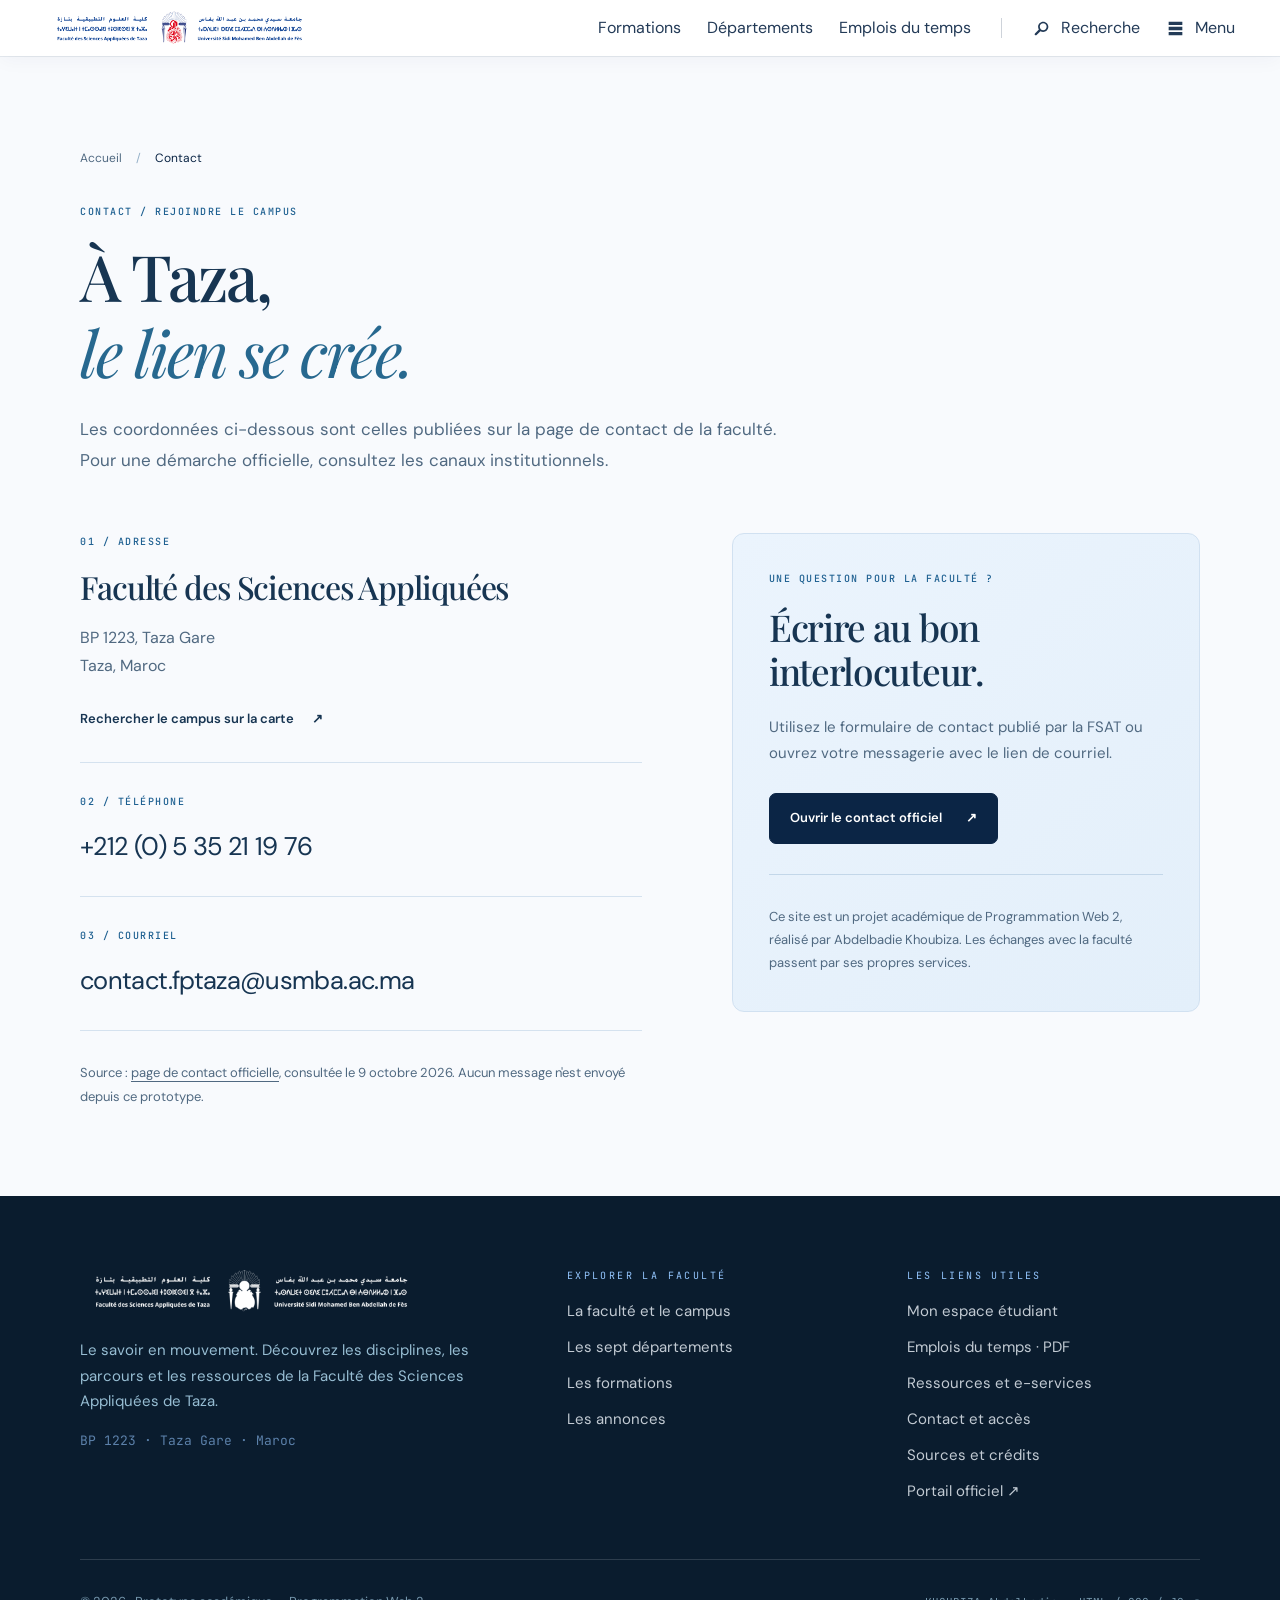
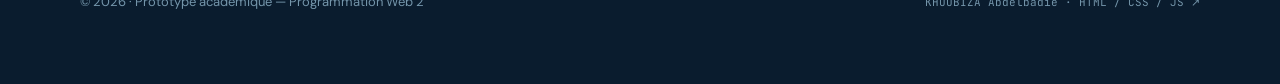
==== commit d3ae7419: "Enrichir les départements, les horaires PDF et les ressources FSAT" ====
--- a/contact.html
+++ b/contact.html
@@ -10,6 +10,7 @@
   <link rel="stylesheet" href="assets/fonts.css">
   <link rel="stylesheet" href="assets/styles.css">
   <link rel="stylesheet" href="assets/pages.css">
+  <link rel="stylesheet" href="assets/etudiants.css">
   <script src="assets/app.js" defer></script>
 </head>
 <body class="inner-page">
@@ -27,10 +28,10 @@
        Formations
       </a>
       <a class="primary-link" href="faculte.html#departements">
-       Recherche
+       Départements
       </a>
-      <a class="primary-link" href="index.html#actualites">
-       Actualités
+      <a class="primary-link" href="emplois-du-temps.html">
+       Emplois du temps
       </a>
       <span aria-hidden="true" class="nav-divider">
       </span>
@@ -129,87 +130,16 @@
        </div>
       </div>
      </div>
-<nav class="menu-nav">
- <a class="menu-link" href="formations.html">
-  <span class="menu-link-title">
-   Formations &amp; Cursus
-   <span class="menu-link-rule">
-   </span>
-  </span>
-  <span aria-hidden="true" class="menu-link-arrow">
-   →
-  </span>
- </a>
- <a class="menu-link" href="faculte.html">
-  <span class="menu-link-title">
-   La faculté &amp; le campus
-   <span class="menu-link-rule">
-   </span>
-  </span>
-  <span aria-hidden="true" class="menu-link-arrow">
-   →
-  </span>
- </a>
- <a class="menu-link" href="faculte.html#departements">
-  <span class="menu-link-title">
-   Départements Pédagogiques
-   <span class="menu-link-rule">
-   </span>
-  </span>
-  <span aria-hidden="true" class="menu-link-arrow">
-   →
-  </span>
- </a>
- <a class="menu-link" href="services.html#etudiant">
-  <span class="menu-link-title">
-   Vie Étudiante &amp; Services
-   <span class="menu-link-rule">
-   </span>
-  </span>
-  <span aria-hidden="true" class="menu-link-arrow">
-   →
-  </span>
- </a>
- <a class="menu-link" href="index.html#actualites">
-  <span class="menu-link-title">
-   Actualités &amp; Annonces
-   <span class="menu-link-rule">
-   </span>
-  </span>
-  <span aria-hidden="true" class="menu-link-arrow">
-   →
-  </span>
- </a>
- <a class="menu-link" href="services.html#ressources">
-  <span class="menu-link-title">
-   Bibliothèque &amp; Ressources
-   <span class="menu-link-rule">
-   </span>
-  </span>
-  <span aria-hidden="true" class="menu-link-arrow">
-   →
-  </span>
- </a>
- <a class="menu-link" href="sources.html">
-  <span class="menu-link-title">
-   Sources &amp; Crédits
-   <span class="menu-link-rule">
-   </span>
-  </span>
-  <span aria-hidden="true" class="menu-link-arrow">
-   →
-  </span>
- </a>
- <a class="menu-link" href="contact.html">
-  <span class="menu-link-title">
-   Contact &amp; Accès
-   <span class="menu-link-rule">
-   </span>
-  </span>
-  <span aria-hidden="true" class="menu-link-arrow">
-   →
-  </span>
- </a>
+<nav class="menu-nav" aria-label="Toutes les rubriques">
+<a class="menu-link" href="formations.html"><span class="menu-link-title">Formations<span class="menu-link-rule"></span></span><span aria-hidden="true" class="menu-link-arrow">↗</span></a>
+<a class="menu-link" href="faculte.html"><span class="menu-link-title">La faculté<span class="menu-link-rule"></span></span><span aria-hidden="true" class="menu-link-arrow">↗</span></a>
+<a class="menu-link" href="faculte.html#departements"><span class="menu-link-title">Départements<span class="menu-link-rule"></span></span><span aria-hidden="true" class="menu-link-arrow">↗</span></a>
+<a class="menu-link" href="emplois-du-temps.html"><span class="menu-link-title">Emplois du temps<span class="menu-link-rule"></span></span><span aria-hidden="true" class="menu-link-arrow">↗</span></a>
+<a class="menu-link" href="services.html"><span class="menu-link-title">Mon espace étudiant<span class="menu-link-rule"></span></span><span aria-hidden="true" class="menu-link-arrow">↗</span></a>
+<a class="menu-link" href="ressources.html"><span class="menu-link-title">Ressources &amp; e-services<span class="menu-link-rule"></span></span><span aria-hidden="true" class="menu-link-arrow">↗</span></a>
+<a class="menu-link" href="index.html#actualites"><span class="menu-link-title">Actualités<span class="menu-link-rule"></span></span><span aria-hidden="true" class="menu-link-arrow">↗</span></a>
+<a class="menu-link" href="contact.html"><span class="menu-link-title">Contact<span class="menu-link-rule"></span></span><span aria-hidden="true" class="menu-link-arrow">↗</span></a>
+<a class="menu-link" href="sources.html"><span class="menu-link-title">Sources &amp; crédits<span class="menu-link-rule"></span></span><span aria-hidden="true" class="menu-link-arrow">↗</span></a>
 </nav>
 
     </div>
@@ -222,7 +152,7 @@
        Excellence Académique &amp; Recherche
       </h2>
       <p class="menu-teaser-description">
-       Pôle scientifique et technologique d'excellence de l'Université Sidi Mohamed Ben Abdellah. Découvrez les formations, laboratoires et innovations de la FSAT.
+       Parcours, responsables pédagogiques, emplois du temps et ressources : les repères utiles pour vivre et étudier à la FSAT.
       </p>
       <div class="menu-cta-wrap">
        <a class="menu-cta" href="faculte.html#departements">
@@ -258,7 +188,9 @@
       <div>
        <h2 class="footer-heading">Les liens utiles</h2>
        <ul class="footer-links">
-        <li><a class="footer-link" href="services.html">E-services et vie étudiante</a></li>
+        <li><a class="footer-link" href="services.html">Mon espace étudiant</a></li>
+        <li><a class="footer-link" href="emplois-du-temps.html">Emplois du temps · PDF</a></li>
+        <li><a class="footer-link" href="ressources.html">Ressources et e-services</a></li>
         <li><a class="footer-link" href="contact.html">Contact et accès</a></li>
         <li><a class="footer-link" href="sources.html">Sources et crédits</a></li>
         <li><a class="footer-link" href="https://fsat.usmba.ac.ma/" rel="noopener noreferrer">Portail officiel ↗</a></li>
--- a/assets/etudiants.css
+++ b/assets/etudiants.css
@@ -0,0 +1,142 @@
+/* Pages étudiantes : mêmes typographies et couleurs que la maquette Figma. */
+.portal-content .breadcrumbs { flex-wrap: wrap; }
+.portal-content [id] { scroll-margin-top: 105px; }
+.portal-content .department-grid > article { display: flex; flex-direction: column; align-items: flex-start; }
+.portal-content .department-grid .department-head { margin: 20px 0 14px; font-size: 12px; }
+.portal-content .department-grid .text-link { margin-top: auto; padding-top: 10px; color: var(--blue); font-size: 12px; }
+.menu-link { font-size: clamp(26px, 2.5vw, 36px); padding-block: 16px; line-height: 1.15; gap: 12px; }
+.menu-link:nth-child(9) { --menu-delay: 480ms; }
+.portal-content .department-banner { display: grid; grid-template-columns: 190px 1fr 330px; gap: 38px; padding: 40px; border: 1px solid var(--line); border-radius: 14px; background: linear-gradient(120deg, #e8f2fb, #f8fbff); }
+.portal-content .discipline-mark { position: relative; display: grid; align-self: center; place-items: center; height: 170px; overflow: hidden; }
+.portal-content .discipline-mark > span { z-index: 1; color: var(--blue); font: 400 35px/1 var(--serif); letter-spacing: -.04em; }
+.portal-content .orbit { position: absolute; width: 165px; height: 165px; border: 1px solid #aac4db; border-radius: 50%; }
+.portal-content .orbit-one { transform: scaleX(.55) rotate(35deg); }
+.portal-content .orbit-two { transform: scaleY(.55) rotate(35deg); }
+.portal-content .discipline-summary > p:not(.eyebrow) { margin-block: 22px; color: var(--muted); font-size: 14px; }
+.portal-content .tag-list { display: flex; flex-wrap: wrap; gap: 9px; }
+.portal-content .tag-list > span { padding: 6px 12px; border: 1px solid #c5d8e8; border-radius: 30px; color: var(--ink); font-size: 12px; }
+.portal-content .jump-links { display: flex; flex-wrap: wrap; gap: 10px 20px; color: var(--blue); font-size: 12px; }
+.portal-content .jump-links a { text-decoration: underline; text-underline-offset: 4px; }
+.portal-content .department-contact { padding-left: 30px; border-left: 1px solid #cbddea; }
+.portal-content .department-contact h2 { margin-bottom: 16px; font: 500 24px/1.45 var(--serif); letter-spacing: -.02em; }
+.portal-content .department-contact > a { color: var(--blue); font-size: 13px; overflow-wrap: anywhere; text-decoration: underline; text-underline-offset: 4px; }
+.portal-content .department-contact .small { margin-top: 18px; font-size: 12px; }
+.portal-content .reading-note { max-width: 830px; margin-bottom: 30px; color: var(--muted); font-size: 14px; }
+.portal-content .programme { margin-bottom: 20px; border: 1px solid var(--line); border-radius: 12px; background: #fff; overflow: hidden; }
+.portal-content .programme summary { display: flex; align-items: center; justify-content: space-between; gap: 30px; padding: 30px 34px; list-style: none; cursor: pointer; }
+.portal-content .programme summary::-webkit-details-marker { display: none; }
+.portal-content .programme summary:hover { background: #f0f6fc; }
+.portal-content .programme summary .eyebrow { margin-bottom: 12px; }
+.portal-content .programme-title { font: 500 28px/1.25 var(--serif); letter-spacing: -.025em; }
+.portal-content .disclosure-mark { flex-shrink: 0; display: grid; place-items: center; width: 38px; height: 38px; border: 1px solid #b8cfe3; border-radius: 50%; color: var(--blue); font: 300 24px/1 var(--sans); transition: transform 150ms; }
+.portal-content .programme[open] .disclosure-mark { transform: rotate(45deg); }
+.portal-content .programme-body { padding: 0 34px 30px; }
+.portal-content .programme-body > p { max-width: 800px; margin-bottom: 25px; color: var(--muted); font-size: 15px; }
+.portal-content .semester-grid { display: grid; grid-template-columns: repeat(3, 1fr); gap: 18px; list-style: none; padding: 0; }
+.portal-content .semester-grid > li { padding: 22px; border: 1px solid #e0eaf3; border-radius: 8px; background: #f5f9fd; }
+.portal-content .semester-label { display: block; margin-bottom: 14px; color: var(--blue); font: 500 10px/1.5 var(--mono); letter-spacing: .1em; }
+.portal-content .semester-grid p { color: var(--muted); font-size: 14px; line-height: 1.8; }
+.portal-content .programme-actions { display: flex; align-items: center; flex-wrap: wrap; gap: 20px 40px; margin-top: 28px; }
+.portal-content .info-callout { margin-top: 30px; padding: 24px 28px; border-left: 3px solid #5588ad; border-radius: 0 8px 8px 0; background: #eaf2fa; }
+.portal-content .info-callout strong { display: block; margin-bottom: 8px; font-weight: 600; font-size: 15px; }
+.portal-content .info-callout p { max-width: 930px; color: var(--muted); font-size: 14px; }
+.portal-content .related-notice { display: flex; align-items: center; justify-content: space-between; gap: 35px; margin-top: 32px; padding: 30px 34px; border: 1px solid var(--line); border-radius: 12px; background: #f0f6fc; }
+.portal-content .related-notice h3 { margin-bottom: 15px; font-size: 28px; }
+.portal-content .related-notice p:not(.eyebrow) { max-width: 650px; color: var(--muted); font-size: 14px; }
+.portal-content .related-notice > a { flex-shrink: 0; }
+.portal-content .schedule-inline > article { display: flex; align-items: center; justify-content: space-between; gap: 32px; padding: 28px 0; border-block-end: 1px solid var(--line); }
+.portal-content .schedule-inline h3 { margin-block: 12px; font-size: 28px; }
+.portal-content .schedule-inline p { color: var(--muted); font-size: 13px; }
+.portal-content .schedule-inline > article > a { flex-shrink: 0; }
+.portal-content .student-steps { display: grid; grid-template-columns: repeat(3, 1fr); gap: 32px; }
+.portal-content .student-steps > article { display: flex; flex-direction: column; align-items: flex-start; padding: 30px; border: 1px solid var(--line); border-radius: 12px; background: white; }
+.portal-content .student-steps h3 { margin-bottom: 22px; }
+.portal-content .student-steps p { margin-bottom: 30px; color: var(--muted); font-size: 14px; }
+.portal-content .student-steps a { margin-top: auto; font-size: 12px; }
+.portal-content .source-panel { padding: 32px 36px; border: 1px solid var(--line); border-radius: 12px; background: #eff5fb; }
+.portal-content .source-panel h2 { margin-bottom: 25px; font-size: 32px; }
+.portal-content .source-panel > p:not(.eyebrow) { color: var(--muted); font-size: 14px; }
+.portal-content .source-panel ul { display: flex; flex-wrap: wrap; gap: 12px 34px; margin: 24px 0; list-style: none; padding: 0; }
+.portal-content .source-panel a { color: var(--blue); font-size: 12px; }
+.portal-content .source-panel p a { text-decoration: underline; text-underline-offset: 4px; }
+.portal-content .department-switcher { display: flex; flex-wrap: wrap; gap: 15px 35px; margin-top: 34px; font-size: 13px; }
+.portal-content .utility-overview { display: grid; grid-template-columns: 1fr 1fr 1.3fr; align-items: center; gap: 34px; margin-bottom: 65px; padding: 30px 36px; border: 1px solid var(--line); border-radius: 12px; background: linear-gradient(115deg, #e9f2fb, #f4f8fd); }
+.portal-content .overview-number { font: 400 46px/1.2 var(--serif); letter-spacing: -.04em; }
+.portal-content .utility-overview p { color: var(--muted); font-size: 13px; margin-top: 12px; }
+.portal-content .schedule-grid, .portal-content .resource-grid { display: grid; grid-template-columns: repeat(3, 1fr); gap: 24px; }
+.portal-content .schedule-card, .portal-content .resource-card { display: flex; flex-direction: column; align-items: flex-start; min-width: 0; padding: 30px; border: 1px solid var(--line); border-radius: 12px; background: white; transition: box-shadow 180ms, border-color 180ms; }
+.portal-content .schedule-card:hover, .portal-content .resource-card:hover { border-color: #a5c4de; box-shadow: 0 9px 26px rgb(11 37 69 / .06); }
+.portal-content .document-top { display: flex; align-items: center; justify-content: space-between; gap: 20px; width: 100%; margin-bottom: 28px; }
+.portal-content .document-icon { display: grid; place-items: center; width: 42px; height: 50px; border: 1px solid #adc9e0; border-radius: 4px 10px 4px 4px; background: #eef5fb; color: var(--blue); font: 500 10px/1 var(--mono); }
+.portal-content .status-badge { display: inline-block; padding: 5px 9px; border-radius: 4px; background: #e7f2ef; color: #235447; font: 500 9px/1.6 var(--mono); letter-spacing: .025em; }
+.portal-content .status-pending { background: #f4efe5; color: #665332; }
+.portal-content .schedule-card .eyebrow, .portal-content .resource-card .eyebrow { margin-bottom: 14px; font-size: 9px; }
+.portal-content .schedule-card h3, .portal-content .resource-card h3 { margin-bottom: 18px; font-size: 27px; line-height: 1.25; overflow-wrap: anywhere; }
+.portal-content .schedule-card > p:not(.eyebrow), .portal-content .resource-card > p:not(.eyebrow) { margin-bottom: 20px; color: var(--muted); font-size: 14px; line-height: 1.8; }
+.portal-content .schedule-card .document-date { font-size: 11px; }
+.portal-content .document-actions { display: flex; flex-direction: column; align-items: flex-start; gap: 16px; margin-top: auto; padding-top: 12px; }
+.portal-content .document-actions .button { font-size: 12px; }
+.portal-content .preview-button { align-items: center; gap: 14px; color: var(--blue); font: 500 12px/1.6 var(--sans); }
+.portal-content .preview-button:hover { text-decoration: underline; text-underline-offset: 4px; }
+.portal-content .schedule-card.unavailable { background: #f8fafc; }
+.portal-content .resource-card > .status-badge { margin-bottom: 25px; }
+.portal-content .resource-card > a { margin-top: auto; padding-top: 14px; color: var(--blue); font-size: 12px; }
+.portal-content .resource-nav { display: flex; flex-wrap: wrap; gap: 12px; margin-bottom: 55px; }
+.portal-content .resource-nav a { padding: 13px 18px; border: 1px solid #bcd1e5; border-radius: 7px; color: var(--blue); font-size: 13px; }
+.portal-content .resource-nav a:hover { background: #eaf2fa; }
+.portal-content .support-panel { display: grid; grid-template-columns: 1.5fr 1fr; gap: 60px; align-items: center; margin-block: 60px; padding: 40px; border-radius: 12px; background: var(--navy); color: var(--ice); }
+.portal-content .support-panel .eyebrow, .portal-content .support-panel p { color: #c1d7eb; }
+.portal-content .support-panel h2 { margin-bottom: 24px; font-size: 37px; }
+.portal-content .support-panel p:not(.eyebrow) { font-size: 14px; }
+.portal-content .support-panel > div:last-child { display: flex; align-items: flex-start; flex-direction: column; gap: 24px; }
+.portal-content .support-panel .button { background: #edf5fc; color: var(--navy); border-color: #edf5fc; }
+.portal-content .support-panel a:hover { color: #b8daf5; }
+.portal-content .support-panel .button:hover { color: var(--blue); }
+.portal-content .pdf-preview { margin-top: 45px; padding: 28px; border: 1px solid var(--line); border-radius: 12px; background: #eaf2fa; }
+.portal-content .preview-heading { display: flex; align-items: center; justify-content: space-between; gap: 24px; margin-bottom: 20px; }
+.portal-content .preview-heading h2 { font-size: 28px; }
+.portal-content .pdf-preview iframe { display: block; width: 100%; height: 700px; margin-top: 22px; border: 1px solid #bdd1e3; border-radius: 7px; background: white; }
+.portal-content .empty-state { margin-top: 25px; }
+
+@media (max-width: 1100px) {
+  .portal-content .department-banner { grid-template-columns: 1fr 1fr; gap: 28px; padding: 32px; }
+  .portal-content .discipline-mark { display: none; }
+  .portal-content .schedule-grid, .portal-content .resource-grid { grid-template-columns: repeat(2, 1fr); }
+  .portal-content .semester-grid { grid-template-columns: repeat(2, 1fr); }
+  .portal-content .student-steps { gap: 20px; }
+  .portal-content .student-steps > article { padding: 25px; }
+  .portal-content .utility-overview { grid-template-columns: 1fr 1fr; gap: 26px; }
+  .portal-content .utility-overview > div:last-child { grid-column: 1 / -1; }
+}
+@media (max-width: 700px) {
+  .portal-content .department-banner { grid-template-columns: 1fr; padding: 25px; }
+  .portal-content .department-contact { border-left: 0; border-top: 1px solid #cbddea; padding: 24px 0 0; }
+  .portal-content .department-contact h2 { font-size: 26px; }
+  .portal-content .department-grid h3 { font-size: 25px; }
+  .portal-content .programme summary { padding: 24px; gap: 20px; }
+  .portal-content .programme-title { font-size: 25px; }
+  .portal-content .programme-body { padding: 0 24px 25px; }
+  .portal-content .semester-grid, .portal-content .student-steps, .portal-content .schedule-grid, .portal-content .resource-grid { grid-template-columns: 1fr; }
+  .portal-content .semester-grid > li { padding: 20px; }
+  .portal-content .schedule-inline > article, .portal-content .related-notice { align-items: flex-start; flex-direction: column; gap: 24px; }
+  .portal-content .related-notice, .portal-content .source-panel { padding: 26px; }
+  .portal-content .schedule-inline h3 { font-size: 26px; }
+  .portal-content .info-callout { padding: 22px; }
+  .portal-content .utility-overview { gap: 26px 20px; margin-bottom: 42px; padding: 26px; }
+  .portal-content .overview-number { font-size: 39px; }
+  .portal-content .utility-overview p { font-size: 12px; }
+  .portal-content .schedule-card, .portal-content .resource-card { padding: 28px; }
+  .portal-content .resource-nav { gap: 10px; margin-bottom: 40px; }
+  .portal-content .resource-nav a { font-size: 12px; padding: 11px 14px; }
+  .portal-content .support-panel { grid-template-columns: 1fr; gap: 30px; padding: 28px; margin-block: 42px; }
+  .portal-content .support-panel h2 { font-size: 33px; }
+  .portal-content .pdf-preview { padding: 20px; }
+  .portal-content .preview-heading { align-items: flex-start; flex-direction: column; }
+  .portal-content .pdf-preview iframe { height: 500px; }
+}
+@media print {
+  .portal-content details { break-inside: avoid; }
+  .portal-content .pdf-preview, .portal-content .document-actions button { display: none; }
+  .portal-content .support-panel { background: white; color: var(--ink); border: 1px solid var(--line); }
+  .portal-content .support-panel p, .portal-content .support-panel .eyebrow { color: var(--muted); }
+}
